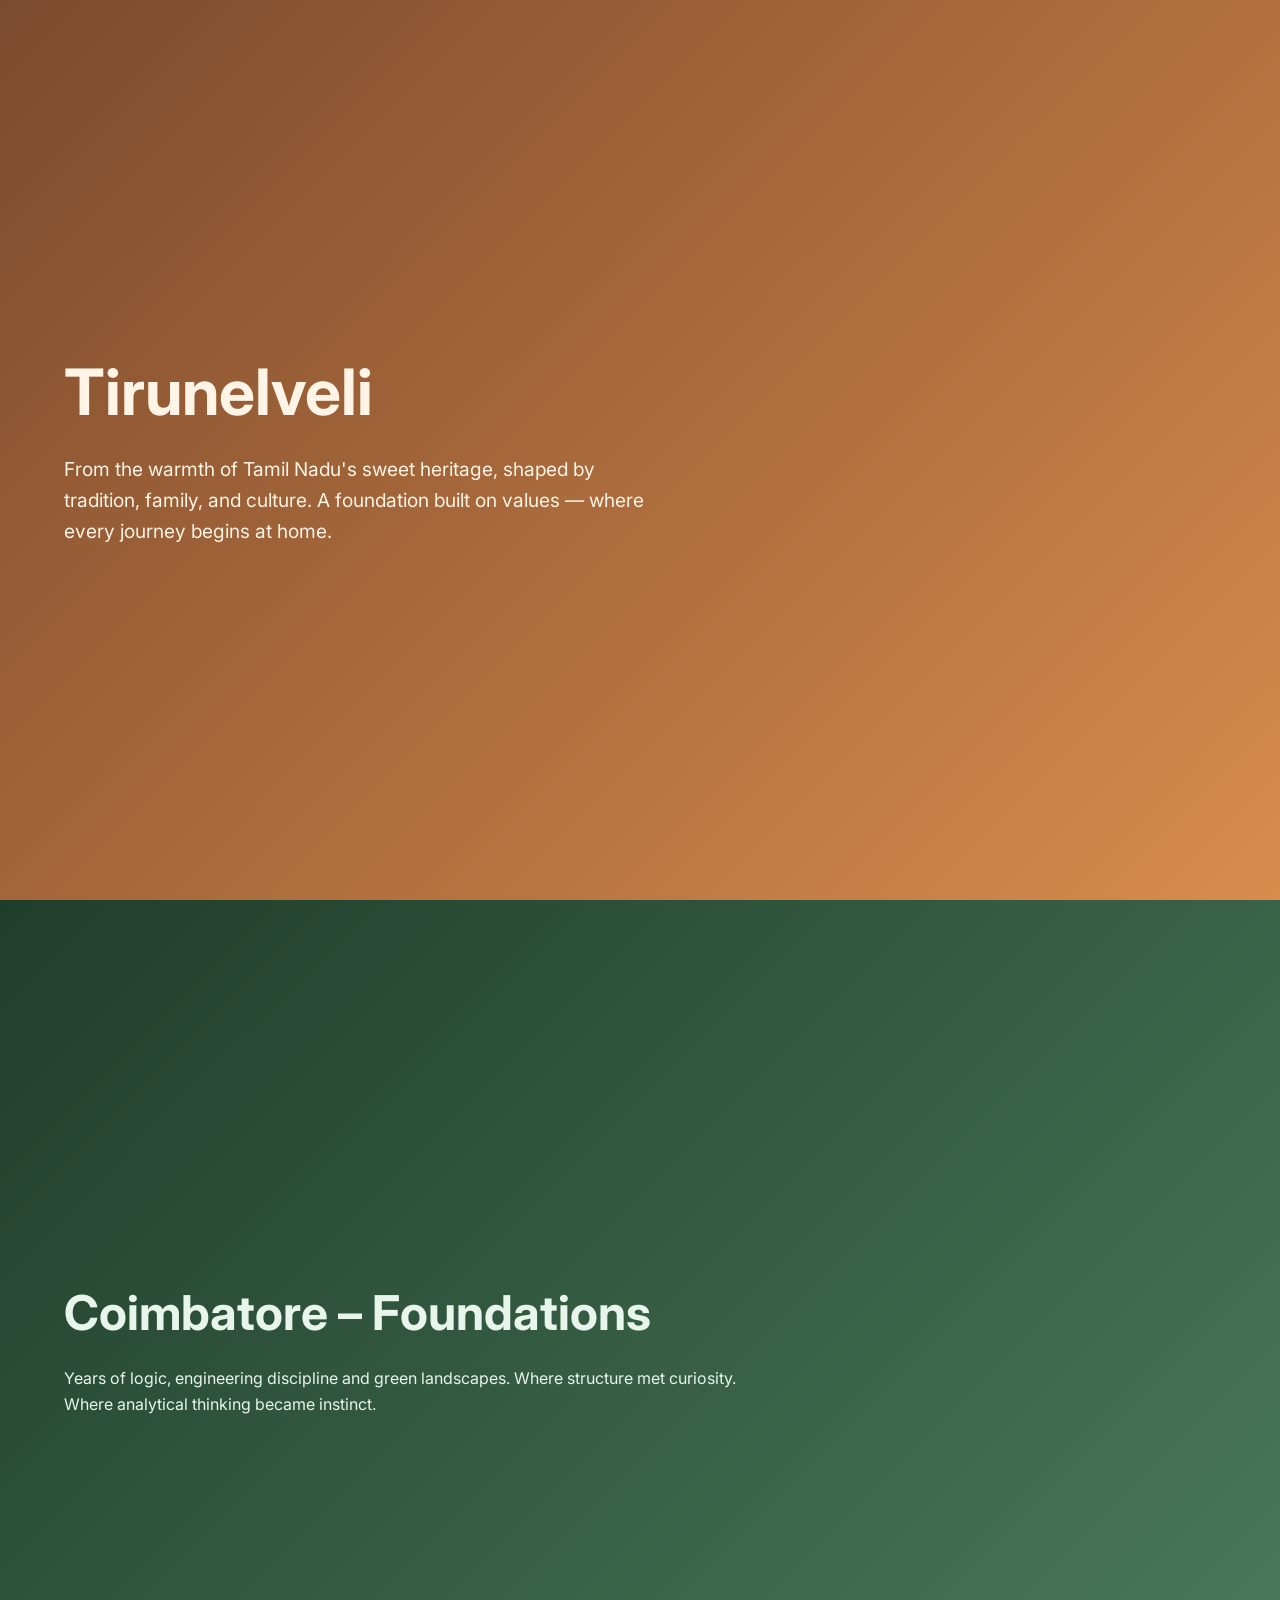
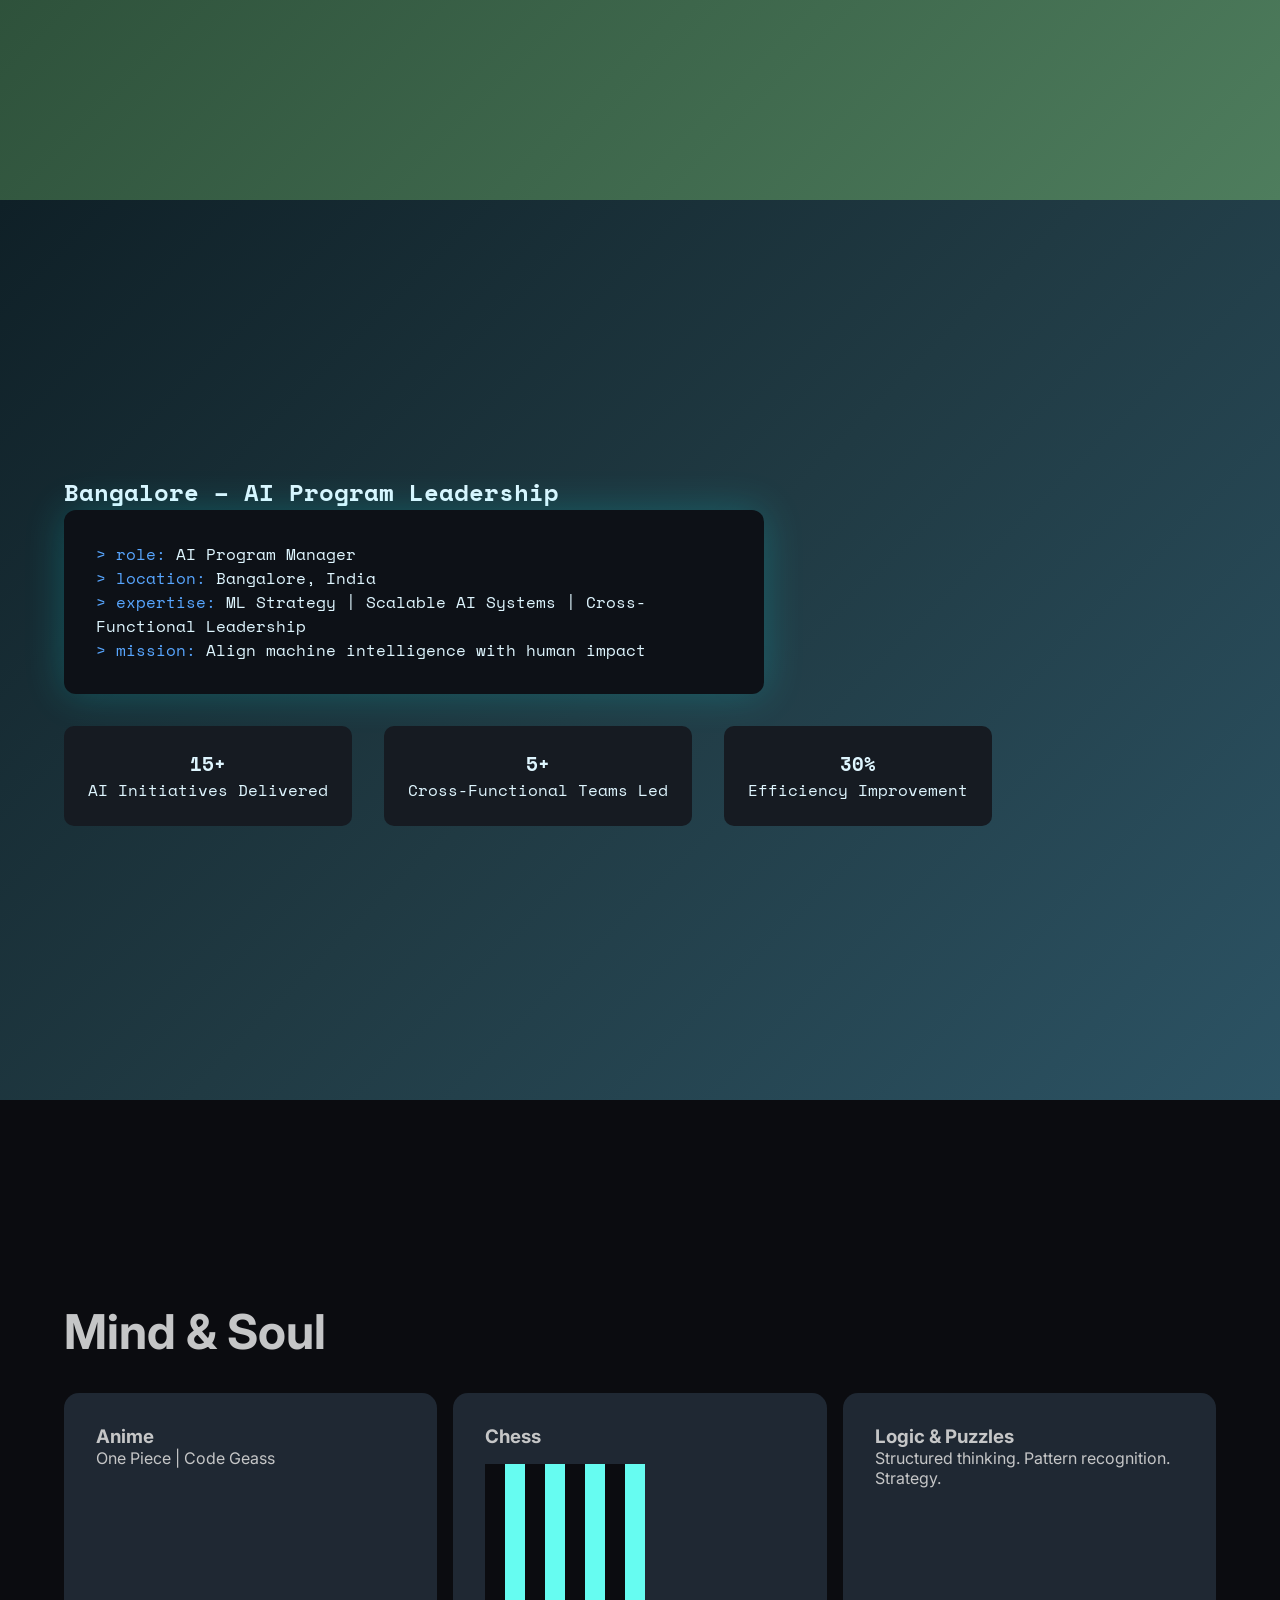
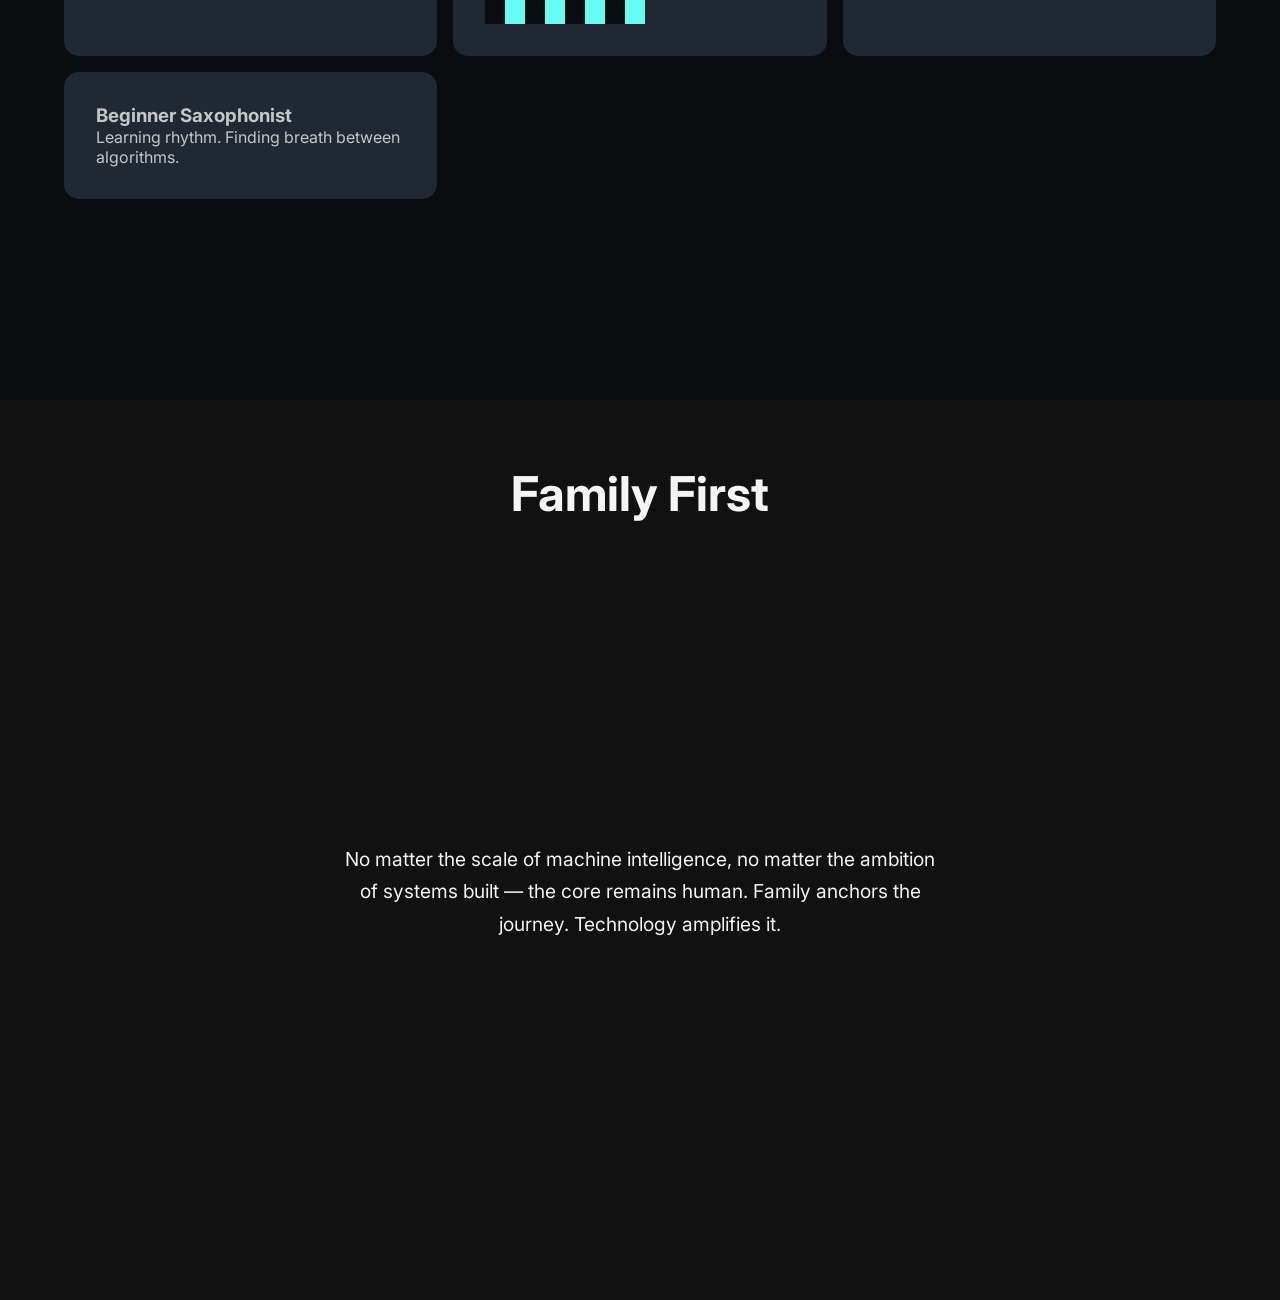
==== index.html @ b540cc74 "Add initial index.html for Odyssey webpage Initial commit of the index.html file containing the stru" ====
<!DOCTYPE html>
<html lang="en">
<head>
<meta charset="UTF-8">
<meta name="viewport" content="width=device-width, initial-scale=1.0">
<title>Odyssey | AI Program Manager</title>

<link href="https://fonts.googleapis.com/css2?family=Space+Mono:wght@400;700&family=Inter:wght@300;400;600;700&display=swap" rel="stylesheet">

<style>

/* ------------------------
GLOBAL STYLES
-------------------------*/

* {
  margin: 0;
  padding: 0;
  box-sizing: border-box;
}

html {
  scroll-behavior: smooth;
}

body {
  font-family: 'Inter', sans-serif;
  overflow-y: scroll;
  scroll-snap-type: y mandatory;
}

section {
  height: 100vh;
  scroll-snap-align: start;
  padding: 5vw;
  display: flex;
  flex-direction: column;
  justify-content: center;
}

/* ------------------------
SECTION 1 – ROOTS (TIRUNELVELI)
Warm Earth Palette
-------------------------*/

.roots {
  background: linear-gradient(135deg, #7c4a2d, #d98c4c);
  color: #fff4e6;
}

.roots h1 {
  font-size: 4rem;
  font-weight: 700;
}

.roots p {
  max-width: 600px;
  font-size: 1.2rem;
  margin-top: 1.5rem;
  line-height: 1.6;
}

/* ------------------------
SECTION 2 – EDUCATION (COIMBATORE)
Organic Green
-------------------------*/

.education {
  background: linear-gradient(135deg, #1f3d2b, #4e7d5d);
  color: #e7f5ec;
}

.education h2 {
  font-size: 3rem;
}

.education .content {
  max-width: 700px;
  margin-top: 1.5rem;
  line-height: 1.6;
}

/* ------------------------
SECTION 3 – CAREER (BANGALORE AI)
Cyberpunk AI Blue
-------------------------*/

.career {
  background: linear-gradient(135deg, #0f2027, #203a43, #2c5364);
  color: #dff6ff;
  font-family: 'Space Mono', monospace;
}

.terminal {
  background: #0d1117;
  padding: 2rem;
  border-radius: 12px;
  box-shadow: 0 0 40px rgba(0, 255, 255, 0.2);
  max-width: 700px;
}

.terminal span {
  color: #58a6ff;
}

.stat-grid {
  display: flex;
  gap: 2rem;
  margin-top: 2rem;
}

.stat-card {
  background: #161b22;
  padding: 1.5rem;
  border-radius: 10px;
  text-align: center;
  transition: transform 0.3s ease;
}

.stat-card:hover {
  transform: translateY(-10px);
}

/* ------------------------
SECTION 4 – HOBBIES & SOUL
Deep Dark
-------------------------*/

.soul {
  background: #0b0c10;
  color: #c5c6c7;
}

.soul h2 {
  font-size: 3rem;
  margin-bottom: 2rem;
}

.bento {
  display: grid;
  grid-template-columns: repeat(3, 1fr);
  gap: 1rem;
}

.box {
  background: #1f2833;
  padding: 2rem;
  border-radius: 15px;
  transition: transform 0.5s ease;
}

.box:hover {
  transform: rotate(3deg) scale(1.05);
}

/* Chessboard */

.chessboard {
  display: grid;
  grid-template-columns: repeat(8, 20px);
  width: fit-content;
  margin-top: 1rem;
}

.chessboard div {
  width: 20px;
  height: 20px;
}

.chessboard div:nth-child(even) {
  background: #66fcf1;
}

.chessboard div:nth-child(odd) {
  background: #0b0c10;
}

/* ------------------------
SECTION 5 – VALUES & CONTACT
-------------------------*/

.values {
  background: #111;
  color: #f5f5f5;
  text-align: center;
}

.values h2 {
  font-size: 3rem;
  margin-bottom: 1.5rem;
}

.values p {
  max-width: 600px;
  margin: auto;
  font-size: 1.2rem;
  line-height: 1.7;
}

/* Smooth fade effect */

section {
  animation: fadeIn 1s ease forwards;
}

@keyframes fadeIn {
  from { opacity: 0; }
  to { opacity: 1; }
}

</style>
</head>

<body>

<!-- Saxophone Ambient Music -->
<audio autoplay loop>
  <source src="https://www.bensound.com/bensound-music/bensound-slowmotion.mp3" type="audio/mp3">
</audio>

<section class="roots">
  <h1>Tirunelveli</h1>
  <p>
    From the warmth of Tamil Nadu's sweet heritage,
    shaped by tradition, family, and culture.
    A foundation built on values — where every journey begins at home.
  </p>
</section>

<section class="education">
  <h2>Coimbatore – Foundations</h2>
  <div class="content">
    Years of logic, engineering discipline and green landscapes.
    Where structure met curiosity.
    Where analytical thinking became instinct.
  </div>
</section>

<section class="career">
  <h2>Bangalore – AI Program Leadership</h2>
  <div class="terminal">
    <p><span>> role:</span> AI Program Manager</p>
    <p><span>> location:</span> Bangalore, India</p>
    <p><span>> expertise:</span> ML Strategy | Scalable AI Systems | Cross-Functional Leadership</p>
    <p><span>> mission:</span> Align machine intelligence with human impact</p>
  </div>

  <div class="stat-grid">
    <div class="stat-card">
      <h3>15+</h3>
      <p>AI Initiatives Delivered</p>
    </div>
    <div class="stat-card">
      <h3>5+</h3>
      <p>Cross-Functional Teams Led</p>
    </div>
    <div class="stat-card">
      <h3>30%</h3>
      <p>Efficiency Improvement</p>
    </div>
  </div>
</section>

<section class="soul">
  <h2>Mind & Soul</h2>
  <div class="bento">
    <div class="box">
      <h3>Anime</h3>
      <p>One Piece | Code Geass</p>
    </div>
    <div class="box">
      <h3>Chess</h3>
      <div class="chessboard">
        <!-- 64 squares -->
        <!-- 8x8 generated manually -->
        <div></div><div></div><div></div><div></div><div></div><div></div><div></div><div></div>
        <div></div><div></div><div></div><div></div><div></div><div></div><div></div><div></div>
        <div></div><div></div><div></div><div></div><div></div><div></div><div></div><div></div>
        <div></div><div></div><div></div><div></div><div></div><div></div><div></div><div></div>
        <div></div><div></div><div></div><div></div><div></div><div></div><div></div><div></div>
        <div></div><div></div><div></div><div></div><div></div><div></div><div></div><div></div>
        <div></div><div></div><div></div><div></div><div></div><div></div><div></div><div></div>
        <div></div><div></div><div></div><div></div><div></div><div></div><div></div><div></div>
      </div>
    </div>
    <div class="box">
      <h3>Logic & Puzzles</h3>
      <p>Structured thinking. Pattern recognition. Strategy.</p>
    </div>
    <div class="box">
      <h3>Beginner Saxophonist</h3>
      <p>Learning rhythm. Finding breath between algorithms.</p>
    </div>
  </div>
</section>

<section class="values">
  <h2>Family First</h2>
  <p>
    No matter the scale of machine intelligence,
    no matter the ambition of systems built —
    the core remains human.
    Family anchors the journey.
    Technology amplifies it.
  </p>
</section>

</body>
</html>
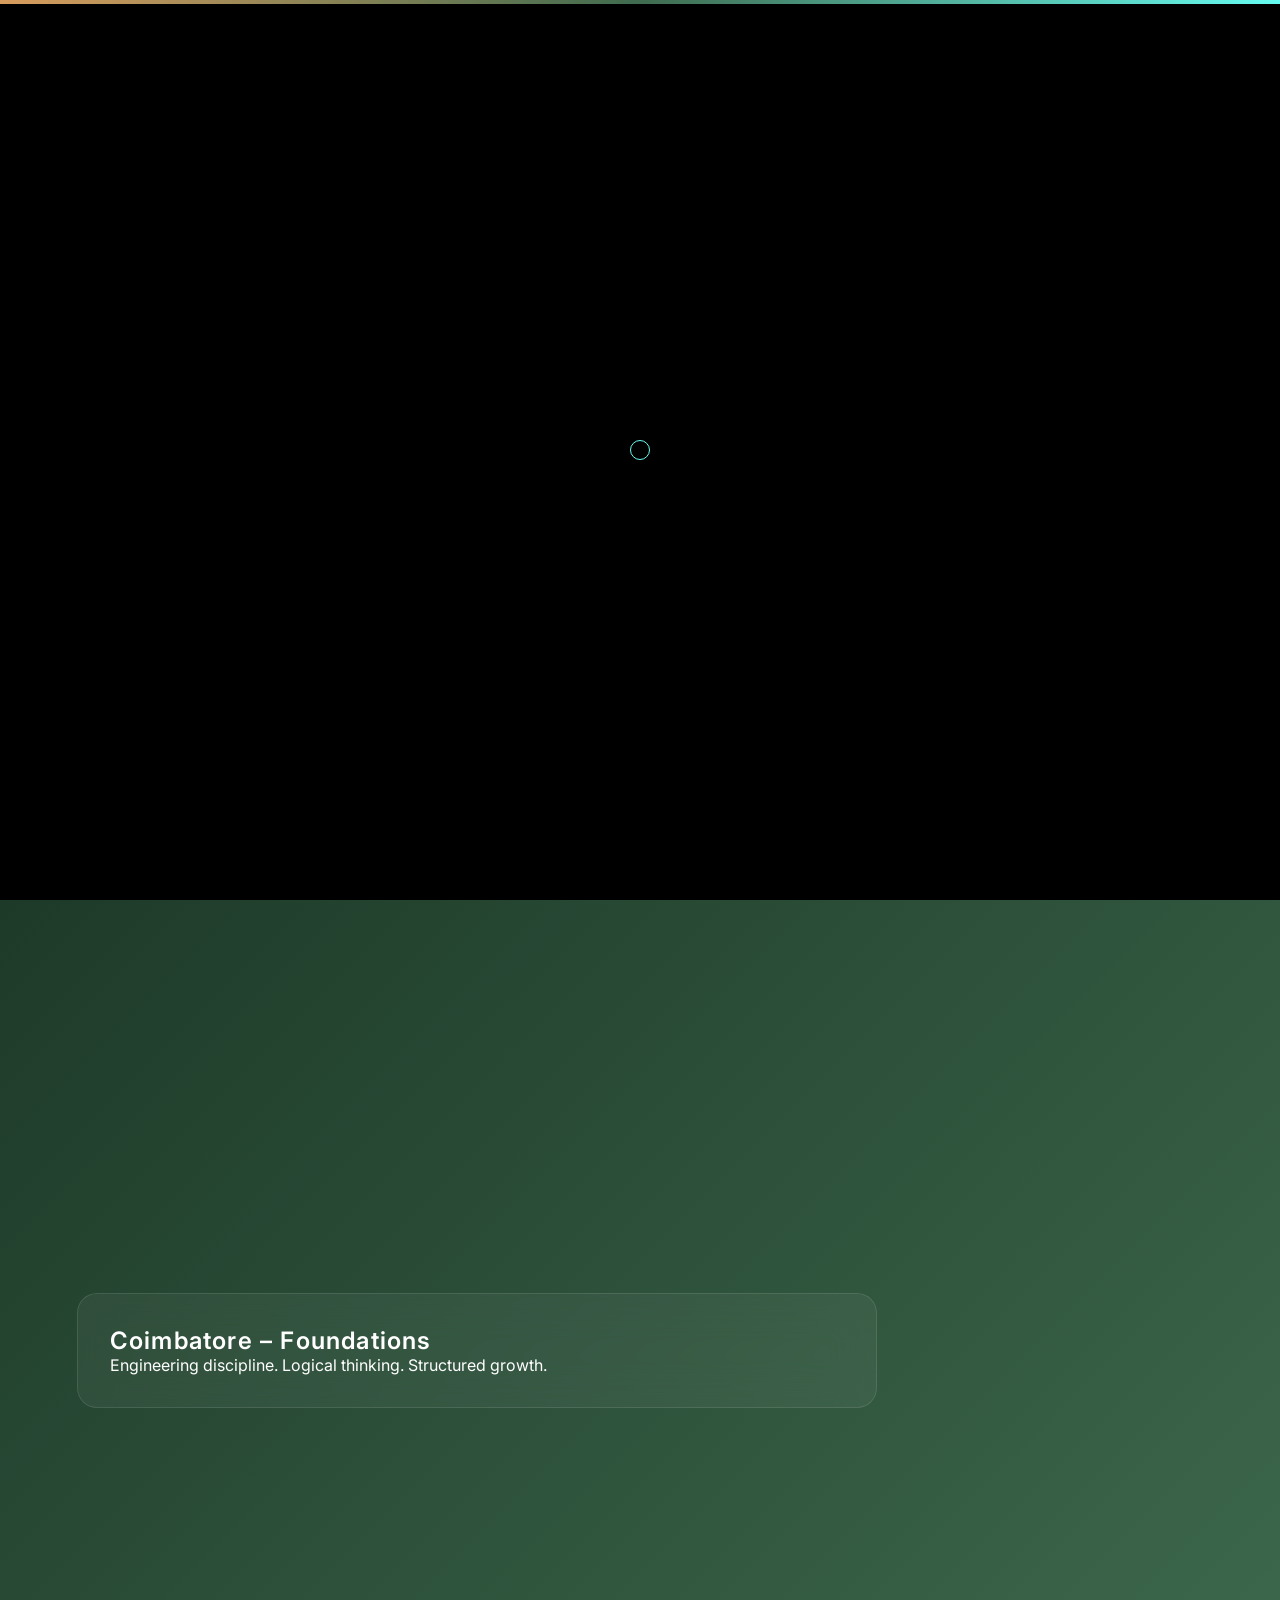
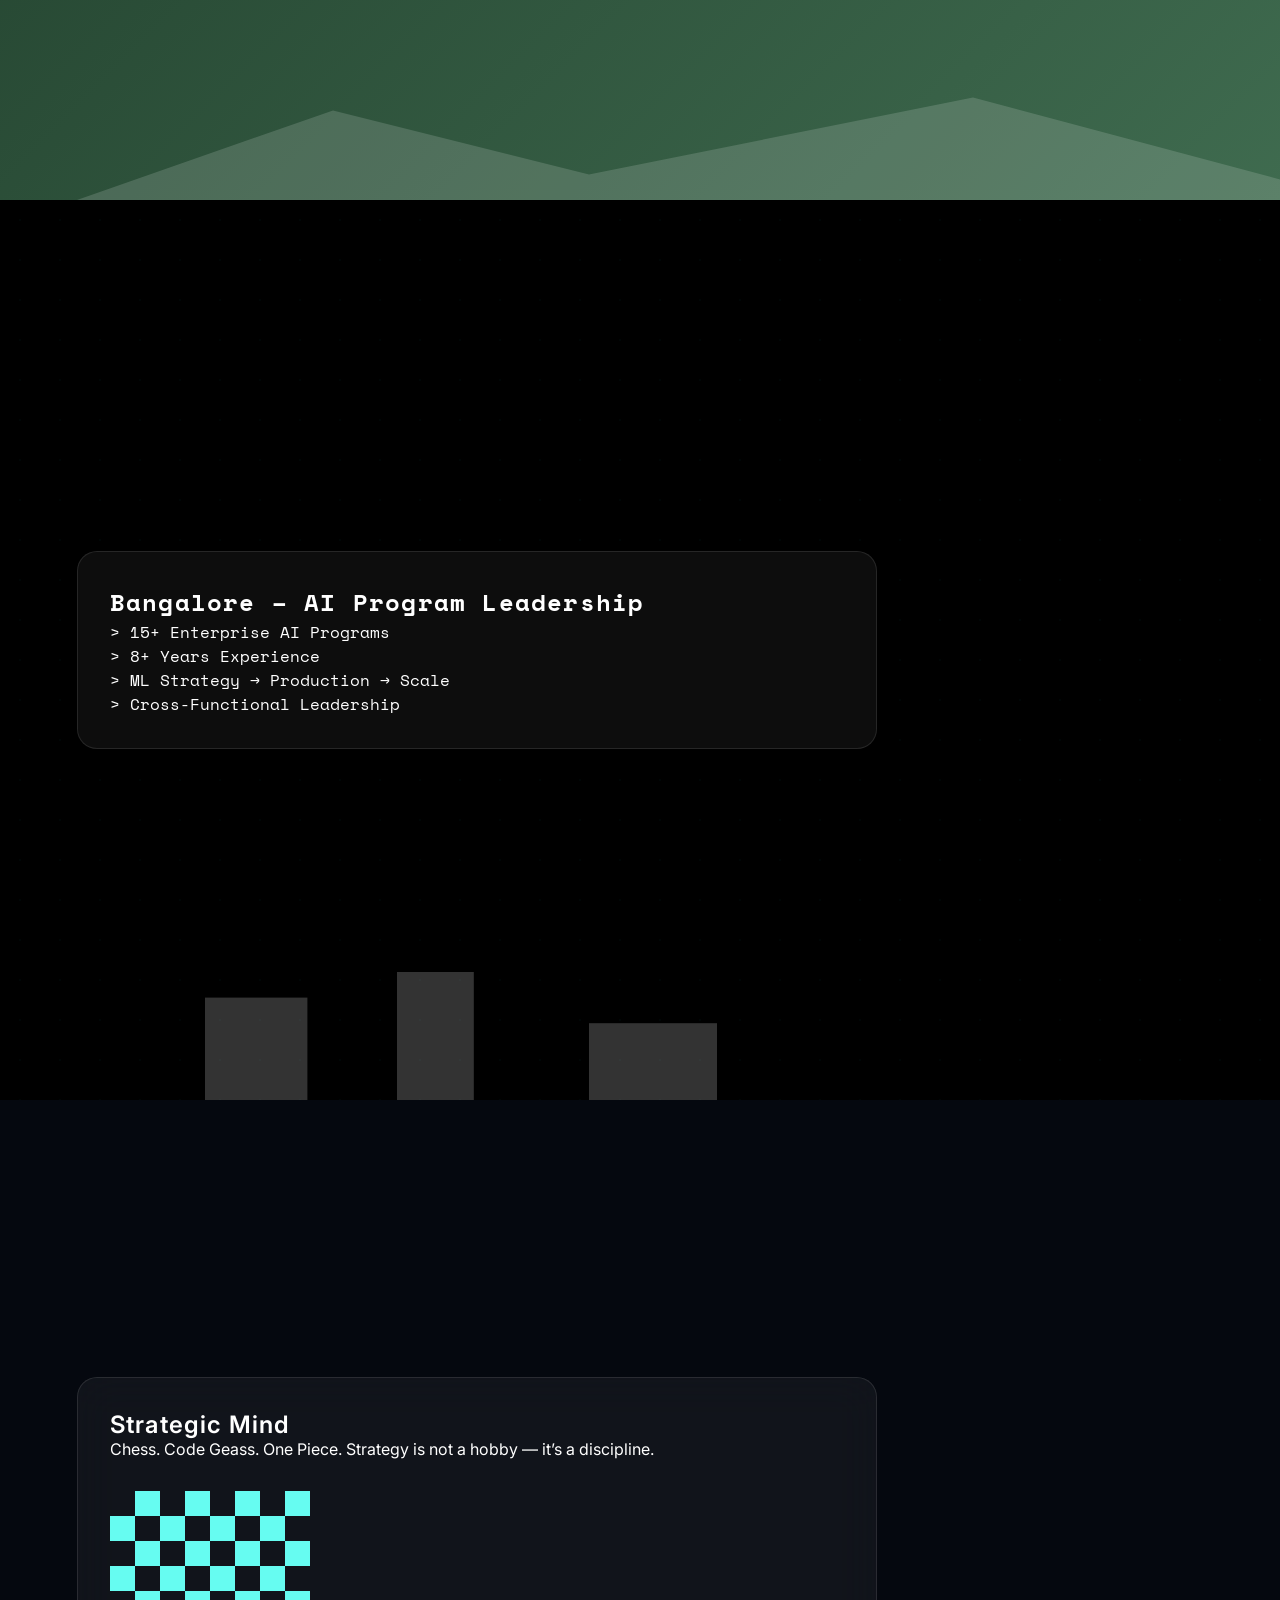
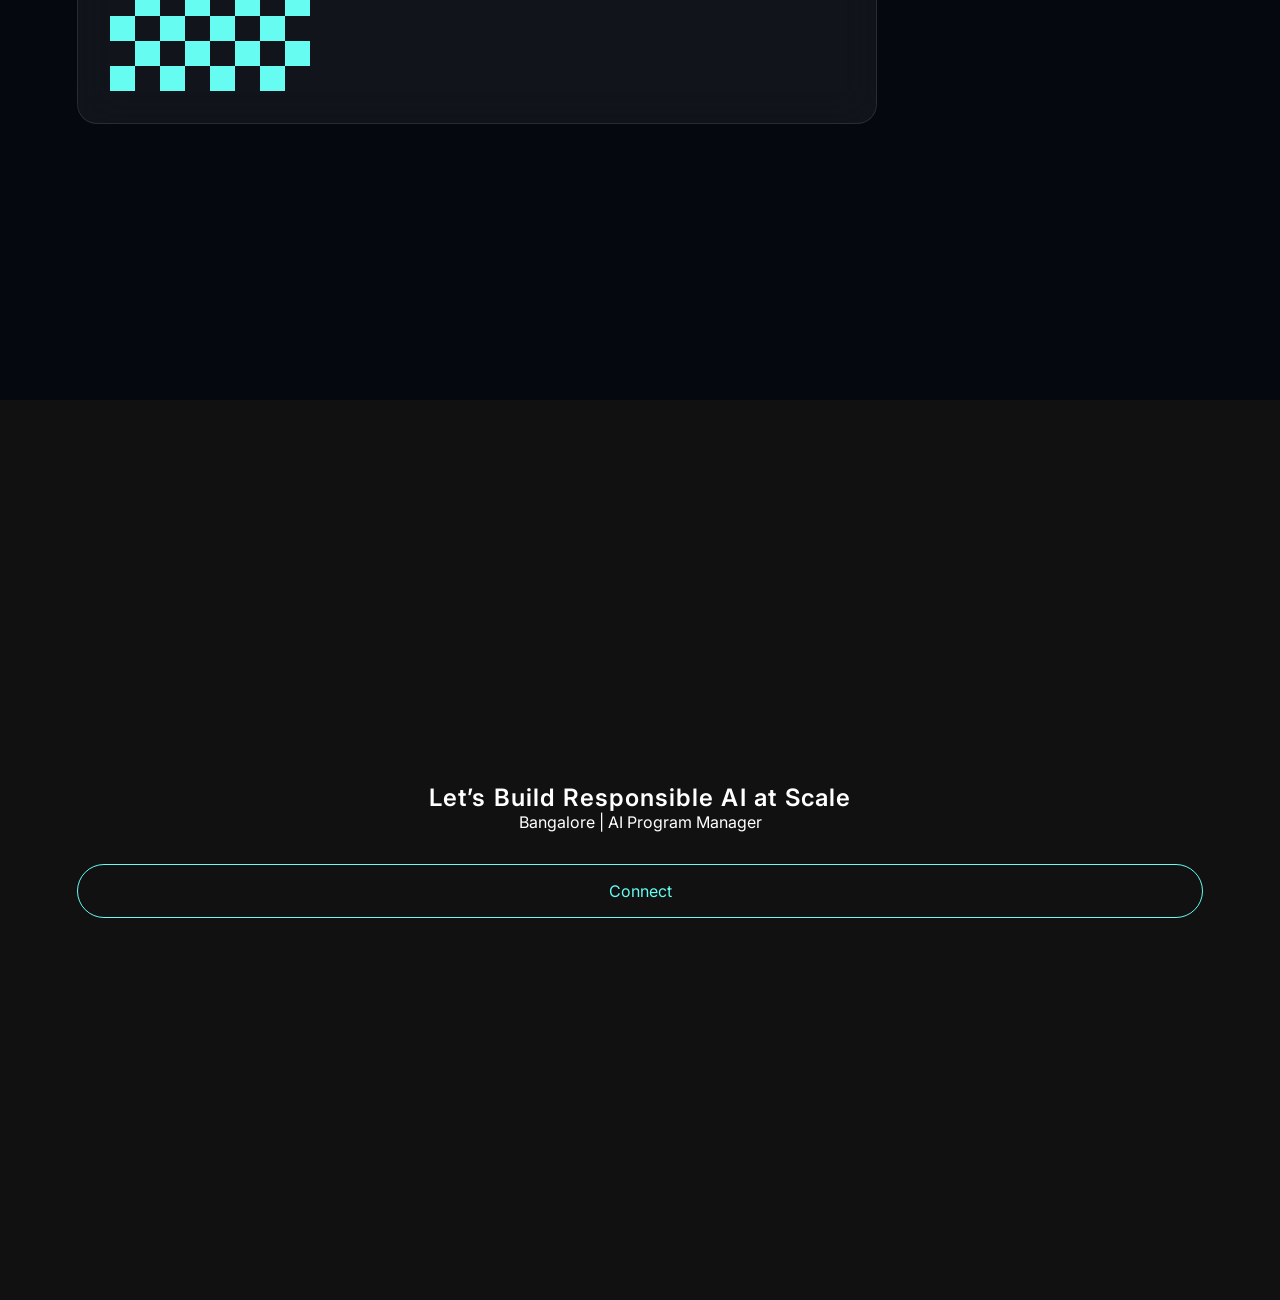
==== commit bc414149: "Update index.html" ====
--- a/index.html
+++ b/index.html
@@ -3,209 +3,207 @@
 <head>
 <meta charset="UTF-8">
 <meta name="viewport" content="width=device-width, initial-scale=1.0">
-<title>Odyssey | AI Program Manager</title>
+<title>AI Odyssey | Program Leadership</title>
 
 <link href="https://fonts.googleapis.com/css2?family=Space+Mono:wght@400;700&family=Inter:wght@300;400;600;700&display=swap" rel="stylesheet">
 
 <style>
 
-/* ------------------------
-GLOBAL STYLES
--------------------------*/
+/* ---------------- GLOBAL ---------------- */
 
 * {
-  margin: 0;
-  padding: 0;
-  box-sizing: border-box;
-}
-
-html {
-  scroll-behavior: smooth;
+  margin:0;
+  padding:0;
+  box-sizing:border-box;
+  cursor:none;
 }
 
 body {
-  font-family: 'Inter', sans-serif;
-  overflow-y: scroll;
-  scroll-snap-type: y mandatory;
-}
+  background:#000;
+  font-family:'Inter',sans-serif;
+  color:#fff;
+  scroll-snap-type:y mandatory;
+  overflow-y:scroll;
+}
+
+/* Custom Cursor */
+
+body::after {
+  content:"";
+  position:fixed;
+  width:18px;
+  height:18px;
+  border:1px solid #66fcf1;
+  border-radius:50%;
+  pointer-events:none;
+  transform:translate(-50%,-50%);
+  left:50%;
+  top:50%;
+  animation:cursorPulse 2s infinite ease-in-out;
+}
+
+@keyframes cursorPulse {
+  0% { transform:translate(-50%,-50%) scale(1); opacity:.8;}
+  50% { transform:translate(-50%,-50%) scale(1.3); opacity:.4;}
+  100% { transform:translate(-50%,-50%) scale(1); opacity:.8;}
+}
+
+/* Progress Indicator */
+
+.progress {
+  position:fixed;
+  top:0;
+  left:0;
+  height:4px;
+  width:100%;
+  background:linear-gradient(90deg,#d79c5c,#3f6b4f,#66fcf1);
+  animation:progressScroll linear;
+  animation-timeline:scroll();
+}
+
+/* SECTION BASE */
 
 section {
-  height: 100vh;
-  scroll-snap-align: start;
-  padding: 5vw;
-  display: flex;
-  flex-direction: column;
-  justify-content: center;
-}
-
-/* ------------------------
-SECTION 1 – ROOTS (TIRUNELVELI)
-Warm Earth Palette
--------------------------*/
+  height:100vh;
+  scroll-snap-align:start;
+  padding:6vw;
+  display:flex;
+  flex-direction:column;
+  justify-content:center;
+  position:relative;
+  overflow:hidden;
+  opacity:0;
+  transform:translateY(40px);
+  animation:fadeIn ease forwards;
+  animation-timeline:view();
+  animation-range:entry 20% cover 40%;
+}
+
+@keyframes fadeIn {
+  to { opacity:1; transform:translateY(0); }
+}
+
+/* Glass Panels */
+
+.glass {
+  backdrop-filter:blur(20px);
+  background:rgba(255,255,255,0.05);
+  border:1px solid rgba(255,255,255,0.1);
+  border-radius:20px;
+  padding:2rem;
+  max-width:800px;
+}
+
+/* Typography Motion */
+
+h1,h2 {
+  font-weight:600;
+  letter-spacing:.05em;
+  animation:slideIn 1s ease forwards;
+}
+
+@keyframes slideIn {
+  from { opacity:0; transform:translateX(-30px);}
+  to { opacity:1; transform:translateX(0);}
+}
+
+/* ---------------- ROOTS ---------------- */
 
 .roots {
-  background: linear-gradient(135deg, #7c4a2d, #d98c4c);
-  color: #fff4e6;
-}
-
-.roots h1 {
-  font-size: 4rem;
-  font-weight: 700;
-}
-
-.roots p {
-  max-width: 600px;
-  font-size: 1.2rem;
-  margin-top: 1.5rem;
-  line-height: 1.6;
-}
-
-/* ------------------------
-SECTION 2 – EDUCATION (COIMBATORE)
-Organic Green
--------------------------*/
+  background:linear-gradient(120deg,#5a2d1c,#d79c5c);
+}
+
+.roots svg {
+  position:absolute;
+  bottom:0;
+  width:100%;
+  opacity:.2;
+}
+
+/* ---------------- EDUCATION ---------------- */
 
 .education {
-  background: linear-gradient(135deg, #1f3d2b, #4e7d5d);
-  color: #e7f5ec;
-}
-
-.education h2 {
-  font-size: 3rem;
-}
-
-.education .content {
-  max-width: 700px;
-  margin-top: 1.5rem;
-  line-height: 1.6;
-}
-
-/* ------------------------
-SECTION 3 – CAREER (BANGALORE AI)
-Cyberpunk AI Blue
--------------------------*/
+  background:linear-gradient(135deg,#1d3a28,#3f6b4f);
+}
+
+.education svg {
+  position:absolute;
+  bottom:0;
+  width:100%;
+  opacity:.15;
+}
+
+/* ---------------- CAREER ---------------- */
 
 .career {
-  background: linear-gradient(135deg, #0f2027, #203a43, #2c5364);
-  color: #dff6ff;
-  font-family: 'Space Mono', monospace;
-}
-
-.terminal {
-  background: #0d1117;
-  padding: 2rem;
-  border-radius: 12px;
-  box-shadow: 0 0 40px rgba(0, 255, 255, 0.2);
-  max-width: 700px;
-}
-
-.terminal span {
-  color: #58a6ff;
-}
-
-.stat-grid {
-  display: flex;
-  gap: 2rem;
-  margin-top: 2rem;
-}
-
-.stat-card {
-  background: #161b22;
-  padding: 1.5rem;
-  border-radius: 10px;
-  text-align: center;
-  transition: transform 0.3s ease;
-}
-
-.stat-card:hover {
-  transform: translateY(-10px);
-}
-
-/* ------------------------
-SECTION 4 – HOBBIES & SOUL
-Deep Dark
--------------------------*/
-
-.soul {
-  background: #0b0c10;
-  color: #c5c6c7;
-}
-
-.soul h2 {
-  font-size: 3rem;
-  margin-bottom: 2rem;
-}
-
-.bento {
-  display: grid;
-  grid-template-columns: repeat(3, 1fr);
-  gap: 1rem;
-}
-
-.box {
-  background: #1f2833;
-  padding: 2rem;
-  border-radius: 15px;
-  transition: transform 0.5s ease;
-}
-
-.box:hover {
-  transform: rotate(3deg) scale(1.05);
-}
-
-/* Chessboard */
+  background:#000;
+  font-family:'Space Mono',monospace;
+}
+
+.neural {
+  position:absolute;
+  inset:0;
+  background:
+    radial-gradient(circle,rgba(0,255,255,.3) 1px,transparent 1px);
+  background-size:40px 40px;
+  animation:neuralMove 20s linear infinite;
+  opacity:.08;
+}
+
+@keyframes neuralMove {
+  from { background-position:0 0; }
+  to { background-position:200px 200px; }
+}
+
+/* Skyline Bangalore */
+
+.career svg {
+  position:absolute;
+  bottom:0;
+  width:100%;
+  opacity:.2;
+}
+
+/* ---------------- STRATEGY ---------------- */
+
+.strategy {
+  background:#05080f;
+}
 
 .chessboard {
-  display: grid;
-  grid-template-columns: repeat(8, 20px);
-  width: fit-content;
-  margin-top: 1rem;
-}
-
-.chessboard div {
-  width: 20px;
-  height: 20px;
-}
-
-.chessboard div:nth-child(even) {
-  background: #66fcf1;
-}
-
-.chessboard div:nth-child(odd) {
-  background: #0b0c10;
-}
-
-/* ------------------------
-SECTION 5 – VALUES & CONTACT
--------------------------*/
-
-.values {
-  background: #111;
-  color: #f5f5f5;
-  text-align: center;
-}
-
-.values h2 {
-  font-size: 3rem;
-  margin-bottom: 1.5rem;
-}
-
-.values p {
-  max-width: 600px;
-  margin: auto;
-  font-size: 1.2rem;
-  line-height: 1.7;
-}
-
-/* Smooth fade effect */
-
-section {
-  animation: fadeIn 1s ease forwards;
-}
-
-@keyframes fadeIn {
-  from { opacity: 0; }
-  to { opacity: 1; }
+  width:200px;
+  height:200px;
+  margin-top:2rem;
+  background:
+    linear-gradient(45deg,#66fcf1 25%,transparent 25%),
+    linear-gradient(-45deg,#66fcf1 25%,transparent 25%),
+    linear-gradient(45deg,transparent 75%,#66fcf1 75%),
+    linear-gradient(-45deg,transparent 75%,#66fcf1 75%);
+  background-size:50px 50px;
+  background-position:0 0,0 25px,25px -25px,-25px 0;
+}
+
+/* ---------------- CONTACT ---------------- */
+
+.contact {
+  background:#111;
+  text-align:center;
+}
+
+.cta {
+  margin-top:2rem;
+  display:inline-block;
+  padding:1rem 2rem;
+  border:1px solid #66fcf1;
+  border-radius:30px;
+  color:#66fcf1;
+  text-decoration:none;
+  transition:.3s;
+}
+
+.cta:hover {
+  background:#66fcf1;
+  color:#000;
 }
 
 </style>
@@ -213,96 +211,70 @@
 
 <body>
 
-<!-- Saxophone Ambient Music -->
-<audio autoplay loop>
-  <source src="https://www.bensound.com/bensound-music/bensound-slowmotion.mp3" type="audio/mp3">
-</audio>
-
+<div class="progress"></div>
+
+<!-- ROOTS -->
 <section class="roots">
-  <h1>Tirunelveli</h1>
-  <p>
-    From the warmth of Tamil Nadu's sweet heritage,
-    shaped by tradition, family, and culture.
-    A foundation built on values — where every journey begins at home.
-  </p>
-</section>
-
+  <div class="glass">
+    <h1>Tirunelveli</h1>
+    <p>Warmth. Heritage. Family-first philosophy.  
+    The foundation of every strategic decision.</p>
+  </div>
+
+  <!-- Simple temple silhouette -->
+  <svg viewBox="0 0 1000 200" preserveAspectRatio="none">
+    <polygon points="0,200 150,120 300,200" fill="white"/>
+  </svg>
+</section>
+
+<!-- EDUCATION -->
 <section class="education">
-  <h2>Coimbatore – Foundations</h2>
-  <div class="content">
-    Years of logic, engineering discipline and green landscapes.
-    Where structure met curiosity.
-    Where analytical thinking became instinct.
-  </div>
-</section>
-
+  <div class="glass">
+    <h2>Coimbatore – Foundations</h2>
+    <p>Engineering discipline. Logical thinking. Structured growth.</p>
+  </div>
+
+  <!-- Hills silhouette -->
+  <svg viewBox="0 0 1000 200" preserveAspectRatio="none">
+    <polygon points="0,200 200,130 400,180 700,120 1000,200" fill="white"/>
+  </svg>
+</section>
+
+<!-- CAREER -->
 <section class="career">
-  <h2>Bangalore – AI Program Leadership</h2>
-  <div class="terminal">
-    <p><span>> role:</span> AI Program Manager</p>
-    <p><span>> location:</span> Bangalore, India</p>
-    <p><span>> expertise:</span> ML Strategy | Scalable AI Systems | Cross-Functional Leadership</p>
-    <p><span>> mission:</span> Align machine intelligence with human impact</p>
-  </div>
-
-  <div class="stat-grid">
-    <div class="stat-card">
-      <h3>15+</h3>
-      <p>AI Initiatives Delivered</p>
-    </div>
-    <div class="stat-card">
-      <h3>5+</h3>
-      <p>Cross-Functional Teams Led</p>
-    </div>
-    <div class="stat-card">
-      <h3>30%</h3>
-      <p>Efficiency Improvement</p>
-    </div>
-  </div>
-</section>
-
-<section class="soul">
-  <h2>Mind & Soul</h2>
-  <div class="bento">
-    <div class="box">
-      <h3>Anime</h3>
-      <p>One Piece | Code Geass</p>
-    </div>
-    <div class="box">
-      <h3>Chess</h3>
-      <div class="chessboard">
-        <!-- 64 squares -->
-        <!-- 8x8 generated manually -->
-        <div></div><div></div><div></div><div></div><div></div><div></div><div></div><div></div>
-        <div></div><div></div><div></div><div></div><div></div><div></div><div></div><div></div>
-        <div></div><div></div><div></div><div></div><div></div><div></div><div></div><div></div>
-        <div></div><div></div><div></div><div></div><div></div><div></div><div></div><div></div>
-        <div></div><div></div><div></div><div></div><div></div><div></div><div></div><div></div>
-        <div></div><div></div><div></div><div></div><div></div><div></div><div></div><div></div>
-        <div></div><div></div><div></div><div></div><div></div><div></div><div></div><div></div>
-        <div></div><div></div><div></div><div></div><div></div><div></div><div></div><div></div>
-      </div>
-    </div>
-    <div class="box">
-      <h3>Logic & Puzzles</h3>
-      <p>Structured thinking. Pattern recognition. Strategy.</p>
-    </div>
-    <div class="box">
-      <h3>Beginner Saxophonist</h3>
-      <p>Learning rhythm. Finding breath between algorithms.</p>
-    </div>
-  </div>
-</section>
-
-<section class="values">
-  <h2>Family First</h2>
-  <p>
-    No matter the scale of machine intelligence,
-    no matter the ambition of systems built —
-    the core remains human.
-    Family anchors the journey.
-    Technology amplifies it.
-  </p>
+  <div class="neural"></div>
+
+  <div class="glass">
+    <h2>Bangalore – AI Program Leadership</h2>
+    <p>> 15+ Enterprise AI Programs</p>
+    <p>> 8+ Years Experience</p>
+    <p>> ML Strategy → Production → Scale</p>
+    <p>> Cross-Functional Leadership</p>
+  </div>
+
+  <!-- Skyline silhouette -->
+  <svg viewBox="0 0 1000 200" preserveAspectRatio="none">
+    <rect x="100" y="120" width="80" height="80" fill="white"/>
+    <rect x="250" y="100" width="60" height="100" fill="white"/>
+    <rect x="400" y="140" width="100" height="60" fill="white"/>
+  </svg>
+</section>
+
+<!-- STRATEGY -->
+<section class="strategy">
+  <div class="glass">
+    <h2>Strategic Mind</h2>
+    <p>Chess. Code Geass. One Piece.  
+    Strategy is not a hobby — it’s a discipline.</p>
+    <div class="chessboard"></div>
+  </div>
+</section>
+
+<!-- CONTACT -->
+<section class="contact">
+  <h2>Let’s Build Responsible AI at Scale</h2>
+  <p>Bangalore | AI Program Manager</p>
+  <a href="mailto:your@email.com" class="cta">Connect</a>
 </section>
 
 </body>
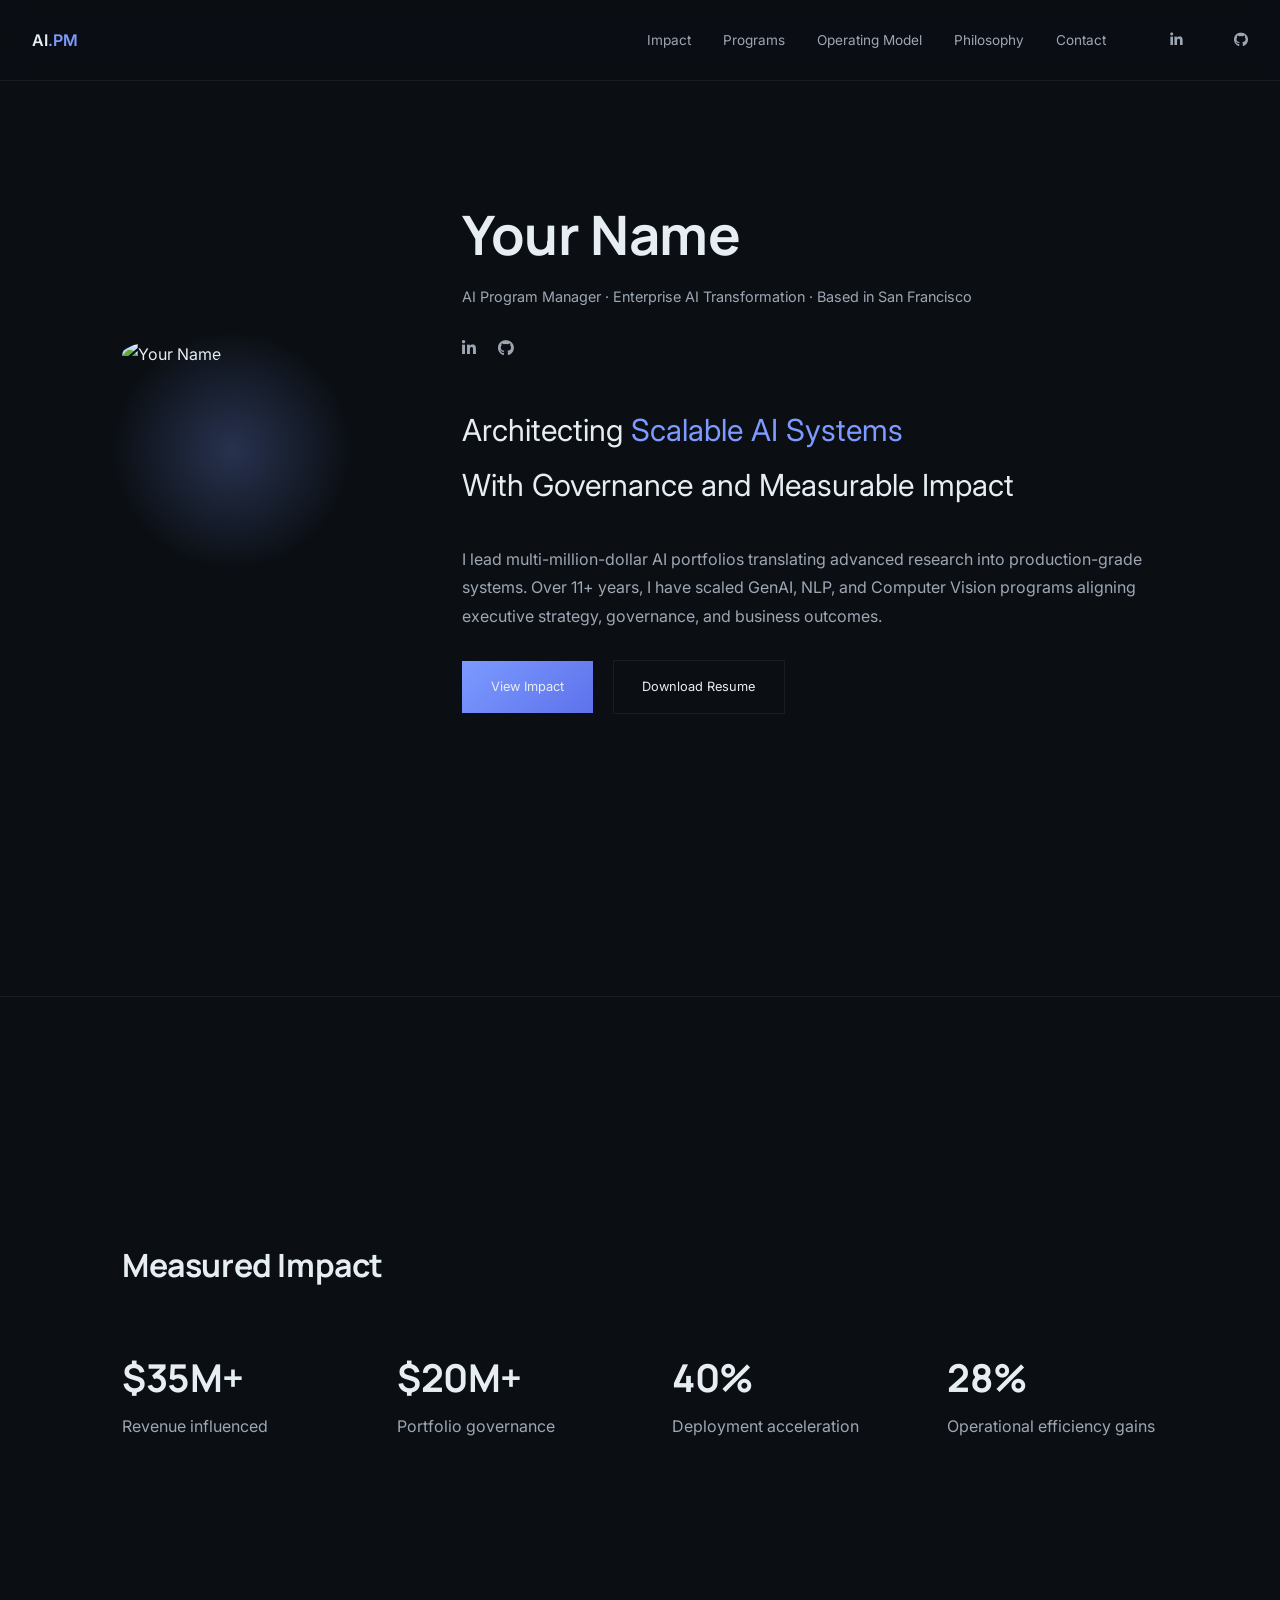
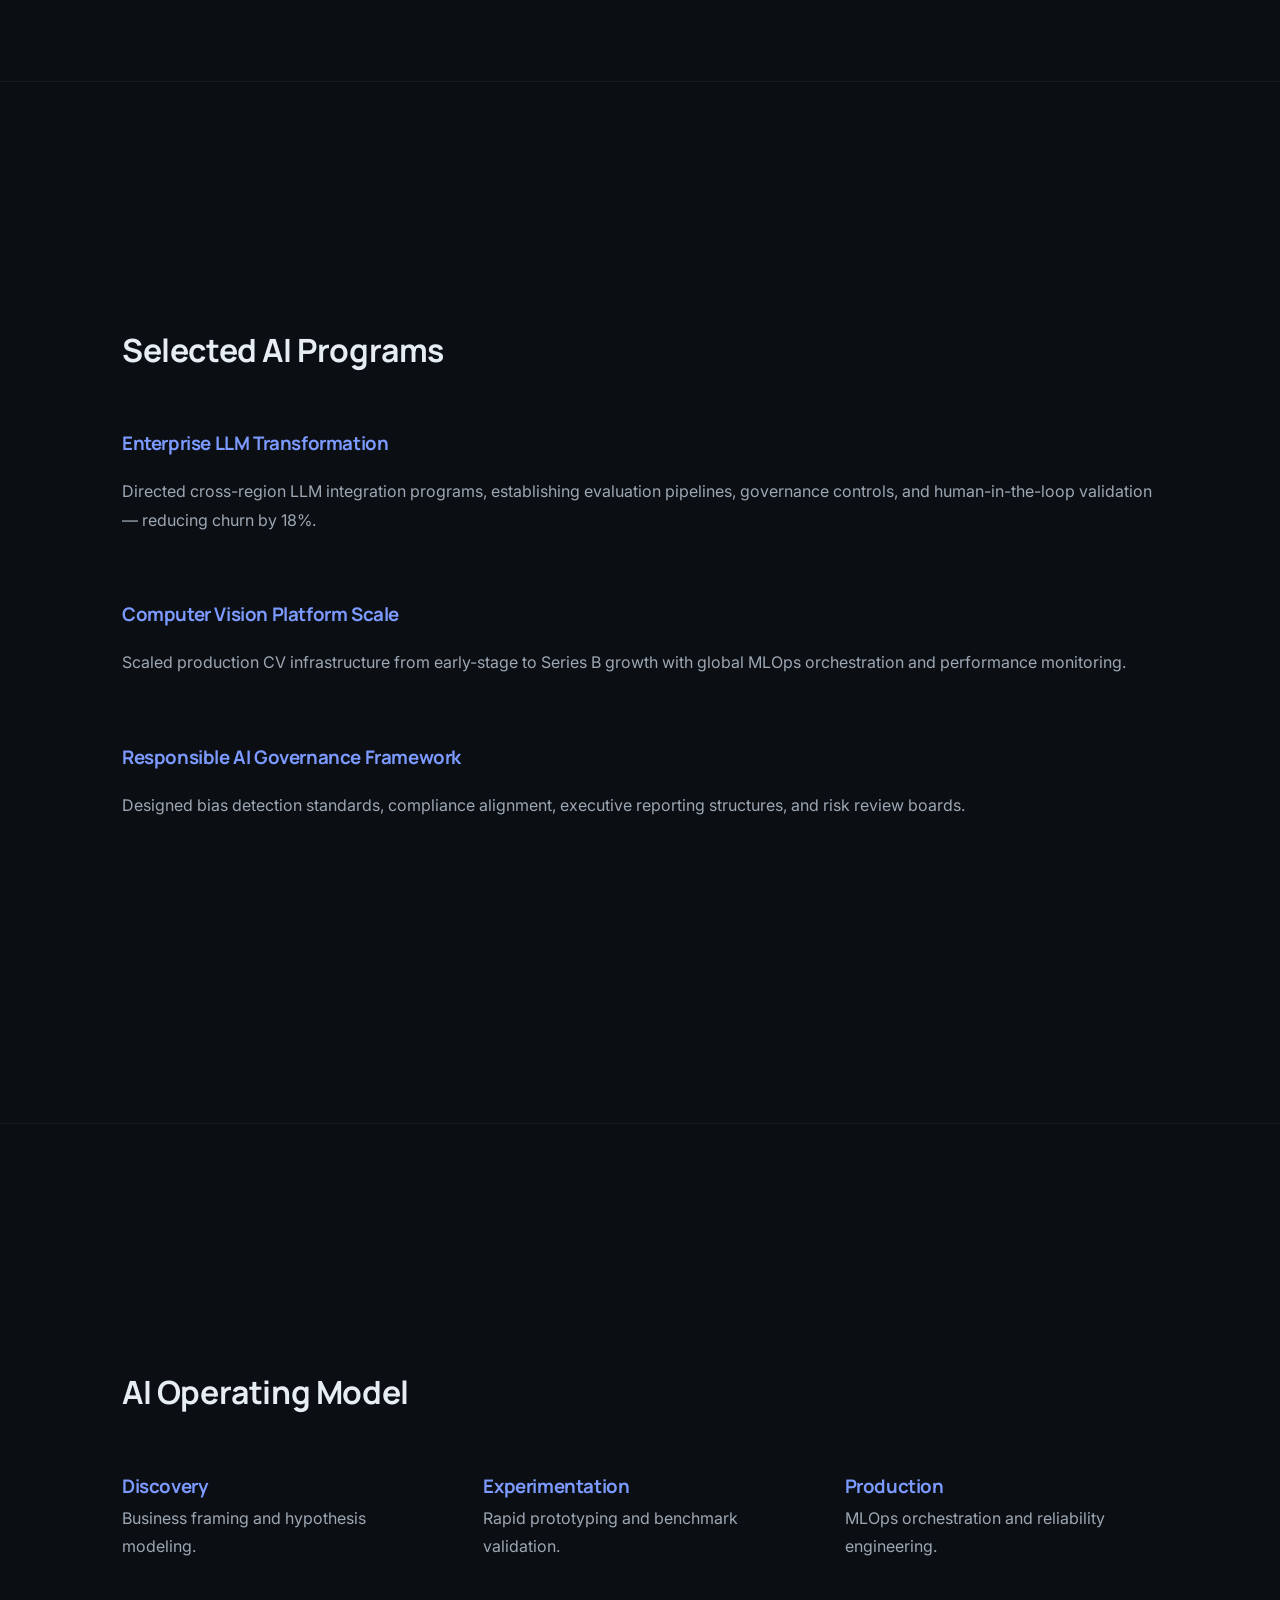
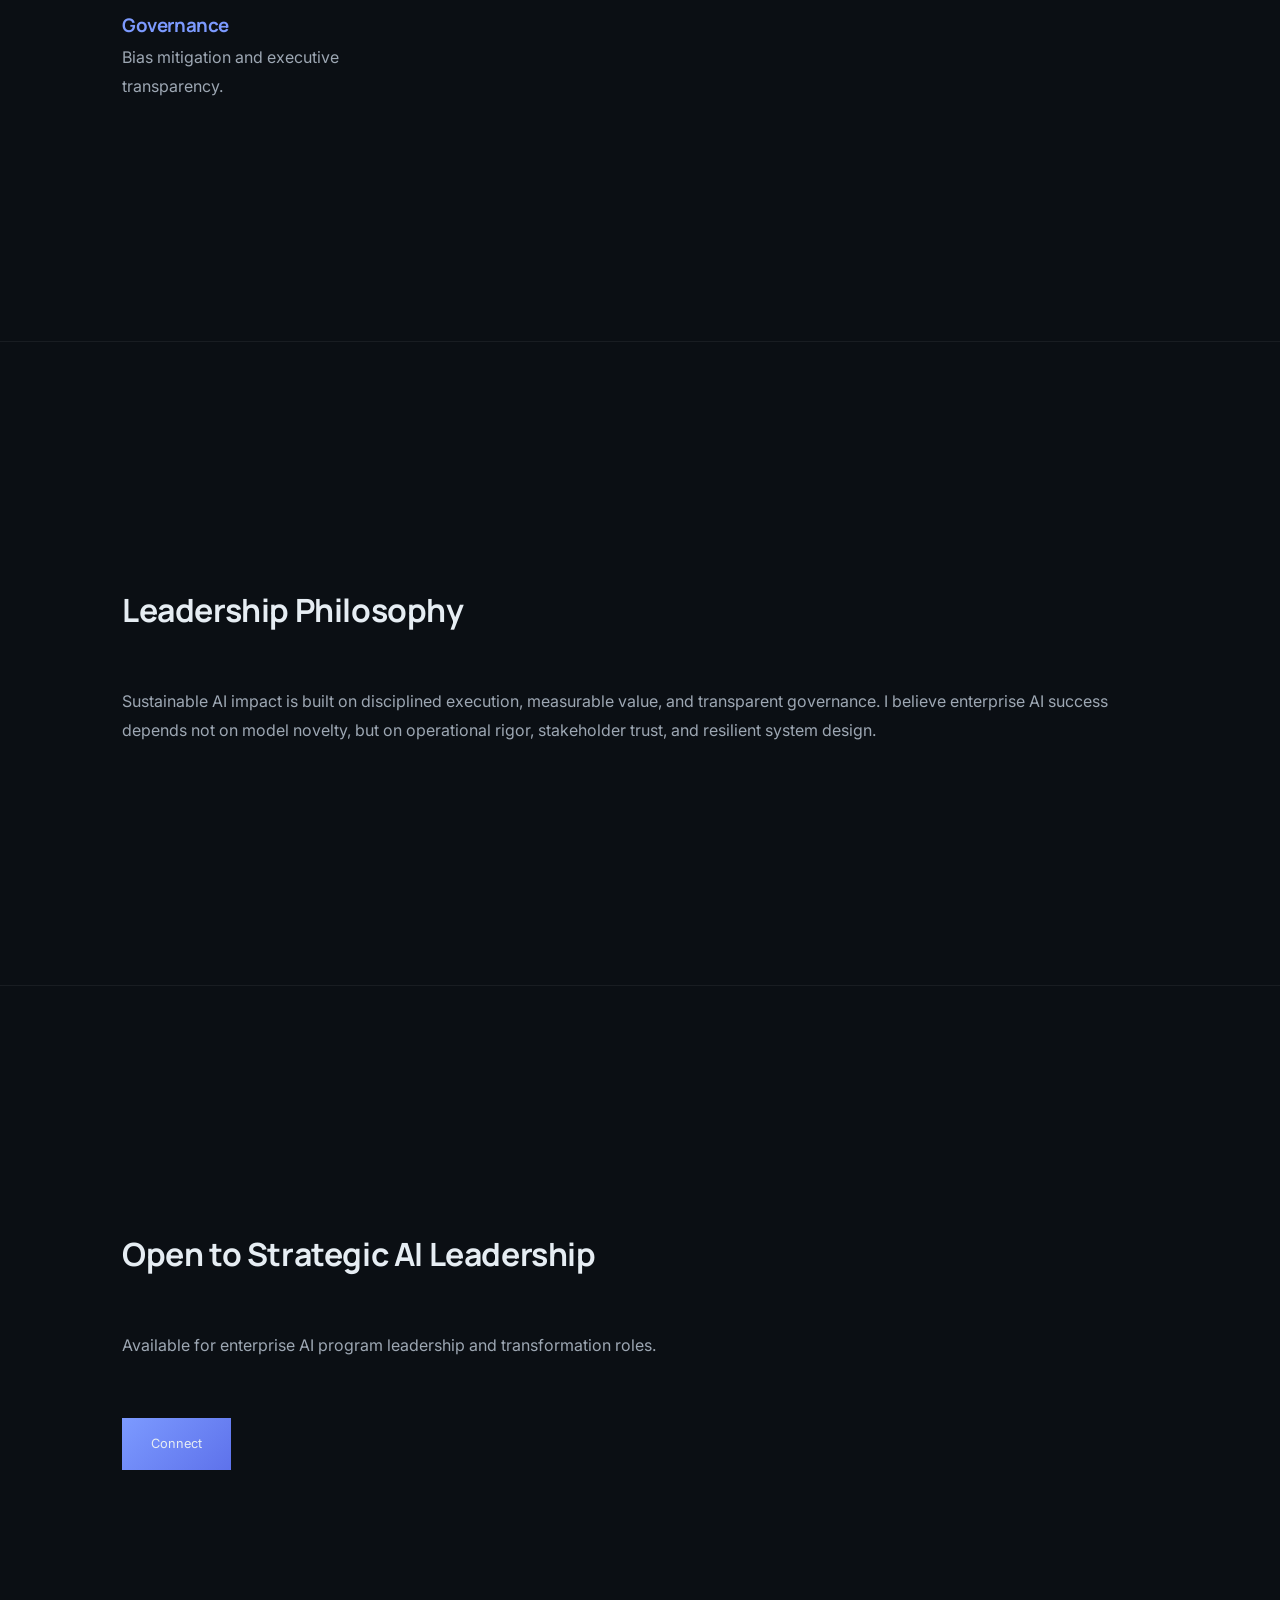
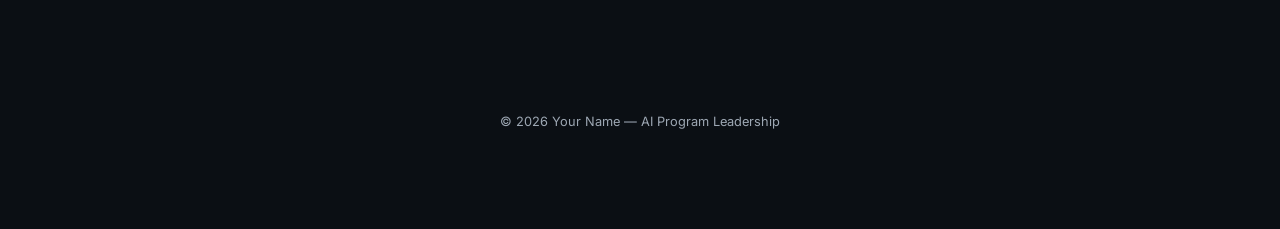
==== commit 45e388ed: "Update index.html for personal branding and layout" ====
--- a/index.html
+++ b/index.html
@@ -3,279 +3,341 @@
 <head>
 <meta charset="UTF-8">
 <meta name="viewport" content="width=device-width, initial-scale=1.0">
-<title>AI Odyssey | Program Leadership</title>
-
-<link href="https://fonts.googleapis.com/css2?family=Space+Mono:wght@400;700&family=Inter:wght@300;400;600;700&display=swap" rel="stylesheet">
+<title>Your Name | AI Program Manager</title>
+
+<link href="https://fonts.googleapis.com/css2?family=Inter:wght@400;500;600&family=Manrope:wght@500;700&display=swap" rel="stylesheet">
+<link rel="stylesheet" href="https://cdnjs.cloudflare.com/ajax/libs/font-awesome/6.5.0/css/all.min.css">
 
 <style>
 
-/* ---------------- GLOBAL ---------------- */
-
-* {
-  margin:0;
-  padding:0;
-  box-sizing:border-box;
-  cursor:none;
-}
-
-body {
-  background:#000;
-  font-family:'Inter',sans-serif;
-  color:#fff;
-  scroll-snap-type:y mandatory;
-  overflow-y:scroll;
-}
-
-/* Custom Cursor */
-
-body::after {
-  content:"";
-  position:fixed;
-  width:18px;
-  height:18px;
-  border:1px solid #66fcf1;
-  border-radius:50%;
-  pointer-events:none;
-  transform:translate(-50%,-50%);
-  left:50%;
-  top:50%;
-  animation:cursorPulse 2s infinite ease-in-out;
-}
-
-@keyframes cursorPulse {
-  0% { transform:translate(-50%,-50%) scale(1); opacity:.8;}
-  50% { transform:translate(-50%,-50%) scale(1.3); opacity:.4;}
-  100% { transform:translate(-50%,-50%) scale(1); opacity:.8;}
-}
-
-/* Progress Indicator */
-
-.progress {
-  position:fixed;
-  top:0;
-  left:0;
-  height:4px;
-  width:100%;
-  background:linear-gradient(90deg,#d79c5c,#3f6b4f,#66fcf1);
-  animation:progressScroll linear;
-  animation-timeline:scroll();
-}
-
-/* SECTION BASE */
-
-section {
-  height:100vh;
-  scroll-snap-align:start;
-  padding:6vw;
-  display:flex;
-  flex-direction:column;
-  justify-content:center;
-  position:relative;
-  overflow:hidden;
-  opacity:0;
-  transform:translateY(40px);
-  animation:fadeIn ease forwards;
-  animation-timeline:view();
-  animation-range:entry 20% cover 40%;
-}
-
-@keyframes fadeIn {
-  to { opacity:1; transform:translateY(0); }
-}
-
-/* Glass Panels */
-
-.glass {
-  backdrop-filter:blur(20px);
-  background:rgba(255,255,255,0.05);
-  border:1px solid rgba(255,255,255,0.1);
-  border-radius:20px;
-  padding:2rem;
-  max-width:800px;
-}
-
-/* Typography Motion */
-
-h1,h2 {
-  font-weight:600;
-  letter-spacing:.05em;
-  animation:slideIn 1s ease forwards;
-}
-
-@keyframes slideIn {
-  from { opacity:0; transform:translateX(-30px);}
-  to { opacity:1; transform:translateX(0);}
-}
-
-/* ---------------- ROOTS ---------------- */
-
-.roots {
-  background:linear-gradient(120deg,#5a2d1c,#d79c5c);
-}
-
-.roots svg {
-  position:absolute;
-  bottom:0;
-  width:100%;
-  opacity:.2;
-}
-
-/* ---------------- EDUCATION ---------------- */
-
-.education {
-  background:linear-gradient(135deg,#1d3a28,#3f6b4f);
-}
-
-.education svg {
-  position:absolute;
-  bottom:0;
-  width:100%;
-  opacity:.15;
-}
-
-/* ---------------- CAREER ---------------- */
-
-.career {
-  background:#000;
-  font-family:'Space Mono',monospace;
-}
-
-.neural {
-  position:absolute;
-  inset:0;
-  background:
-    radial-gradient(circle,rgba(0,255,255,.3) 1px,transparent 1px);
-  background-size:40px 40px;
-  animation:neuralMove 20s linear infinite;
-  opacity:.08;
-}
-
-@keyframes neuralMove {
-  from { background-position:0 0; }
-  to { background-position:200px 200px; }
-}
-
-/* Skyline Bangalore */
-
-.career svg {
-  position:absolute;
-  bottom:0;
-  width:100%;
-  opacity:.2;
-}
-
-/* ---------------- STRATEGY ---------------- */
-
-.strategy {
-  background:#05080f;
-}
-
-.chessboard {
-  width:200px;
-  height:200px;
-  margin-top:2rem;
-  background:
-    linear-gradient(45deg,#66fcf1 25%,transparent 25%),
-    linear-gradient(-45deg,#66fcf1 25%,transparent 25%),
-    linear-gradient(45deg,transparent 75%,#66fcf1 75%),
-    linear-gradient(-45deg,transparent 75%,#66fcf1 75%);
-  background-size:50px 50px;
-  background-position:0 0,0 25px,25px -25px,-25px 0;
-}
-
-/* ---------------- CONTACT ---------------- */
-
-.contact {
-  background:#111;
-  text-align:center;
-}
-
-.cta {
-  margin-top:2rem;
-  display:inline-block;
-  padding:1rem 2rem;
-  border:1px solid #66fcf1;
-  border-radius:30px;
-  color:#66fcf1;
-  text-decoration:none;
-  transition:.3s;
-}
-
-.cta:hover {
-  background:#66fcf1;
-  color:#000;
+/* ===== ROOT ===== */
+:root {
+    --bg:#0B0F14;
+    --text:#E6EDF3;
+    --muted:#9DA7B3;
+    --accent:#7C9AFF;
+    --divider:rgba(255,255,255,0.06);
+    --max-width:1100px;
+}
+
+*{margin:0;padding:0;box-sizing:border-box;}
+
+body{
+    background:var(--bg);
+    color:var(--text);
+    font-family:'Inter',sans-serif;
+    line-height:1.8;
+}
+
+/* ===== NAV ===== */
+nav{
+    position:fixed;
+    width:100%;
+    padding:1.6rem 2rem;
+    display:flex;
+    justify-content:space-between;
+    align-items:center;
+    background:rgba(11,15,20,0.85);
+    backdrop-filter:blur(12px);
+    border-bottom:1px solid var(--divider);
+    z-index:100;
+}
+
+nav a{
+    color:var(--muted);
+    text-decoration:none;
+    margin-left:2rem;
+    font-size:0.85rem;
+}
+
+nav a:hover{color:var(--text);}
+
+.social-icons{
+    display:flex;
+    gap:1.2rem;
+    margin-left:2rem;
+}
+
+.social-icons a{
+    color:var(--muted);
+    font-size:0.9rem;
+}
+
+.social-icons a:hover{color:var(--text);}
+
+/* ===== LAYOUT ===== */
+section{
+    padding:9rem 2rem;
+    max-width:var(--max-width);
+    margin:auto;
+}
+
+h1,h2,h3{
+    font-family:'Manrope',sans-serif;
+    letter-spacing:-0.4px;
+}
+
+h1{font-size:3.4rem;}
+h2{font-size:2rem;margin-bottom:3rem;}
+p{color:var(--muted);}
+
+.accent{color:var(--accent);}
+
+.divider{
+    height:1px;
+    background:var(--divider);
+    margin:6rem 0;
+}
+
+/* ===== HERO ===== */
+.hero{min-height:100vh;display:flex;align-items:center;}
+
+.hero-layout{
+    display:grid;
+    grid-template-columns:260px 1fr;
+    gap:5rem;
+    align-items:center;
+}
+
+.profile-wrapper{
+    position:relative;
+    width:220px;
+    height:220px;
+}
+
+.profile-wrapper img{
+    width:220px;
+    height:220px;
+    object-fit:cover;
+    border-radius:50%;
+    position:relative;
+    z-index:2;
+}
+
+.image-glow{
+    position:absolute;
+    width:240px;
+    height:240px;
+    border-radius:50%;
+    background:radial-gradient(circle,rgba(124,154,255,0.25) 0%,rgba(124,154,255,0) 70%);
+    top:-10px;
+    left:-10px;
+    z-index:1;
+}
+
+.micro-bio{
+    color:var(--muted);
+    font-size:0.9rem;
+    margin-bottom:1.5rem;
+}
+
+.hero-social{
+    display:flex;
+    gap:1.4rem;
+    margin-bottom:2.5rem;
+}
+
+.hero-social a{
+    color:var(--muted);
+    font-size:1rem;
+}
+
+.hero-social a:hover{color:var(--text);}
+
+.hero-tagline{
+    font-size:1.9rem;
+    margin:2rem 0;
+}
+
+.button{
+    display:inline-block;
+    padding:0.9rem 1.8rem;
+    border:1px solid var(--divider);
+    text-decoration:none;
+    color:var(--text);
+    font-size:0.8rem;
+    margin-right:1rem;
+}
+
+.button.primary{
+    background:linear-gradient(135deg,#7C9AFF,#5E72EB);
+    border:none;
+}
+
+/* ===== METRICS ===== */
+.metrics{
+    display:grid;
+    grid-template-columns:repeat(auto-fit,minmax(200px,1fr));
+    gap:4rem;
+}
+
+.metrics h3{font-size:2.4rem;}
+
+/* ===== GRID ===== */
+.grid{
+    display:grid;
+    grid-template-columns:repeat(auto-fit,minmax(280px,1fr));
+    gap:3rem;
+}
+
+.case{margin-bottom:4rem;}
+.case h3{color:var(--accent);margin-bottom:1rem;}
+
+footer{
+    text-align:center;
+    padding:6rem 2rem;
+    font-size:0.8rem;
+    color:var(--muted);
+}
+
+/* ===== RESPONSIVE ===== */
+@media(max-width:900px){
+    .hero-layout{
+        grid-template-columns:1fr;
+        text-align:center;
+    }
+    .profile-wrapper{
+        margin:0 auto 3rem auto;
+    }
+    .hero-social{justify-content:center;}
 }
 
 </style>
 </head>
-
 <body>
 
-<div class="progress"></div>
-
-<!-- ROOTS -->
-<section class="roots">
-  <div class="glass">
-    <h1>Tirunelveli</h1>
-    <p>Warmth. Heritage. Family-first philosophy.  
-    The foundation of every strategic decision.</p>
-  </div>
-
-  <!-- Simple temple silhouette -->
-  <svg viewBox="0 0 1000 200" preserveAspectRatio="none">
-    <polygon points="0,200 150,120 300,200" fill="white"/>
-  </svg>
-</section>
-
-<!-- EDUCATION -->
-<section class="education">
-  <div class="glass">
-    <h2>Coimbatore – Foundations</h2>
-    <p>Engineering discipline. Logical thinking. Structured growth.</p>
-  </div>
-
-  <!-- Hills silhouette -->
-  <svg viewBox="0 0 1000 200" preserveAspectRatio="none">
-    <polygon points="0,200 200,130 400,180 700,120 1000,200" fill="white"/>
-  </svg>
-</section>
-
-<!-- CAREER -->
-<section class="career">
-  <div class="neural"></div>
-
-  <div class="glass">
-    <h2>Bangalore – AI Program Leadership</h2>
-    <p>> 15+ Enterprise AI Programs</p>
-    <p>> 8+ Years Experience</p>
-    <p>> ML Strategy → Production → Scale</p>
-    <p>> Cross-Functional Leadership</p>
-  </div>
-
-  <!-- Skyline silhouette -->
-  <svg viewBox="0 0 1000 200" preserveAspectRatio="none">
-    <rect x="100" y="120" width="80" height="80" fill="white"/>
-    <rect x="250" y="100" width="60" height="100" fill="white"/>
-    <rect x="400" y="140" width="100" height="60" fill="white"/>
-  </svg>
-</section>
-
-<!-- STRATEGY -->
-<section class="strategy">
-  <div class="glass">
-    <h2>Strategic Mind</h2>
-    <p>Chess. Code Geass. One Piece.  
-    Strategy is not a hobby — it’s a discipline.</p>
-    <div class="chessboard"></div>
-  </div>
-</section>
+<!-- NAV -->
+<nav>
+    <div style="font-weight:600;">AI<span class="accent">.PM</span></div>
+    <div style="display:flex;align-items:center;">
+        <a href="#impact">Impact</a>
+        <a href="#programs">Programs</a>
+        <a href="#operating">Operating Model</a>
+        <a href="#philosophy">Philosophy</a>
+        <a href="#contact">Contact</a>
+
+        <div class="social-icons">
+            <a href="https://linkedin.com/in/yourprofile" target="_blank"><i class="fa-brands fa-linkedin-in"></i></a>
+            <a href="https://github.com/yourusername" target="_blank"><i class="fa-brands fa-github"></i></a>
+        </div>
+    </div>
+</nav>
+
+<!-- HERO -->
+<section class="hero">
+<div class="hero-layout">
+
+    <div class="profile-wrapper">
+        <div class="image-glow"></div>
+        <img src="profile.jpg" alt="Your Name">
+    </div>
+
+    <div>
+        <h1>Your Name</h1>
+
+        <div class="micro-bio">
+            AI Program Manager · Enterprise AI Transformation · Based in San Francisco
+        </div>
+
+        <div class="hero-social">
+            <a href="https://linkedin.com/in/yourprofile" target="_blank"><i class="fa-brands fa-linkedin-in"></i></a>
+            <a href="https://github.com/yourusername" target="_blank"><i class="fa-brands fa-github"></i></a>
+        </div>
+
+        <div class="hero-tagline">
+            Architecting <span class="accent">Scalable AI Systems</span><br>
+            With Governance and Measurable Impact
+        </div>
+
+        <p>
+            I lead multi-million-dollar AI portfolios translating advanced research
+            into production-grade systems. Over 11+ years, I have scaled GenAI,
+            NLP, and Computer Vision programs aligning executive strategy,
+            governance, and business outcomes.
+        </p>
+
+        <br>
+        <a href="#impact" class="button primary">View Impact</a>
+        <a href="AI_Program_Manager_Resume.pdf" class="button">Download Resume</a>
+    </div>
+
+</div>
+</section>
+
+<div class="divider"></div>
+
+<!-- IMPACT -->
+<section id="impact">
+<h2>Measured Impact</h2>
+<div class="metrics">
+    <div><h3>$35M+</h3><p>Revenue influenced</p></div>
+    <div><h3>$20M+</h3><p>Portfolio governance</p></div>
+    <div><h3>40%</h3><p>Deployment acceleration</p></div>
+    <div><h3>28%</h3><p>Operational efficiency gains</p></div>
+</div>
+</section>
+
+<div class="divider"></div>
+
+<!-- PROGRAMS -->
+<section id="programs">
+<h2>Selected AI Programs</h2>
+
+<div class="case">
+<h3>Enterprise LLM Transformation</h3>
+<p>Directed cross-region LLM integration programs, establishing evaluation pipelines, governance controls, and human-in-the-loop validation — reducing churn by 18%.</p>
+</div>
+
+<div class="case">
+<h3>Computer Vision Platform Scale</h3>
+<p>Scaled production CV infrastructure from early-stage to Series B growth with global MLOps orchestration and performance monitoring.</p>
+</div>
+
+<div class="case">
+<h3>Responsible AI Governance Framework</h3>
+<p>Designed bias detection standards, compliance alignment, executive reporting structures, and risk review boards.</p>
+</div>
+</section>
+
+<div class="divider"></div>
+
+<!-- OPERATING MODEL -->
+<section id="operating">
+<h2>AI Operating Model</h2>
+<div class="grid">
+    <div><h3 class="accent">Discovery</h3><p>Business framing and hypothesis modeling.</p></div>
+    <div><h3 class="accent">Experimentation</h3><p>Rapid prototyping and benchmark validation.</p></div>
+    <div><h3 class="accent">Production</h3><p>MLOps orchestration and reliability engineering.</p></div>
+    <div><h3 class="accent">Governance</h3><p>Bias mitigation and executive transparency.</p></div>
+</div>
+</section>
+
+<div class="divider"></div>
+
+<!-- PHILOSOPHY -->
+<section id="philosophy">
+<h2>Leadership Philosophy</h2>
+<p>
+Sustainable AI impact is built on disciplined execution, measurable value,
+and transparent governance. I believe enterprise AI success depends not
+on model novelty, but on operational rigor, stakeholder trust, and
+resilient system design.
+</p>
+</section>
+
+<div class="divider"></div>
 
 <!-- CONTACT -->
-<section class="contact">
-  <h2>Let’s Build Responsible AI at Scale</h2>
-  <p>Bangalore | AI Program Manager</p>
-  <a href="mailto:your@email.com" class="cta">Connect</a>
-</section>
+<section id="contact">
+<h2>Open to Strategic AI Leadership</h2>
+<p>Available for enterprise AI program leadership and transformation roles.</p>
+<br><br>
+<a href="mailto:your@email.com" class="button primary">Connect</a>
+</section>
+
+<footer>
+© 2026 Your Name — AI Program Leadership
+</footer>
 
 </body>
 </html>
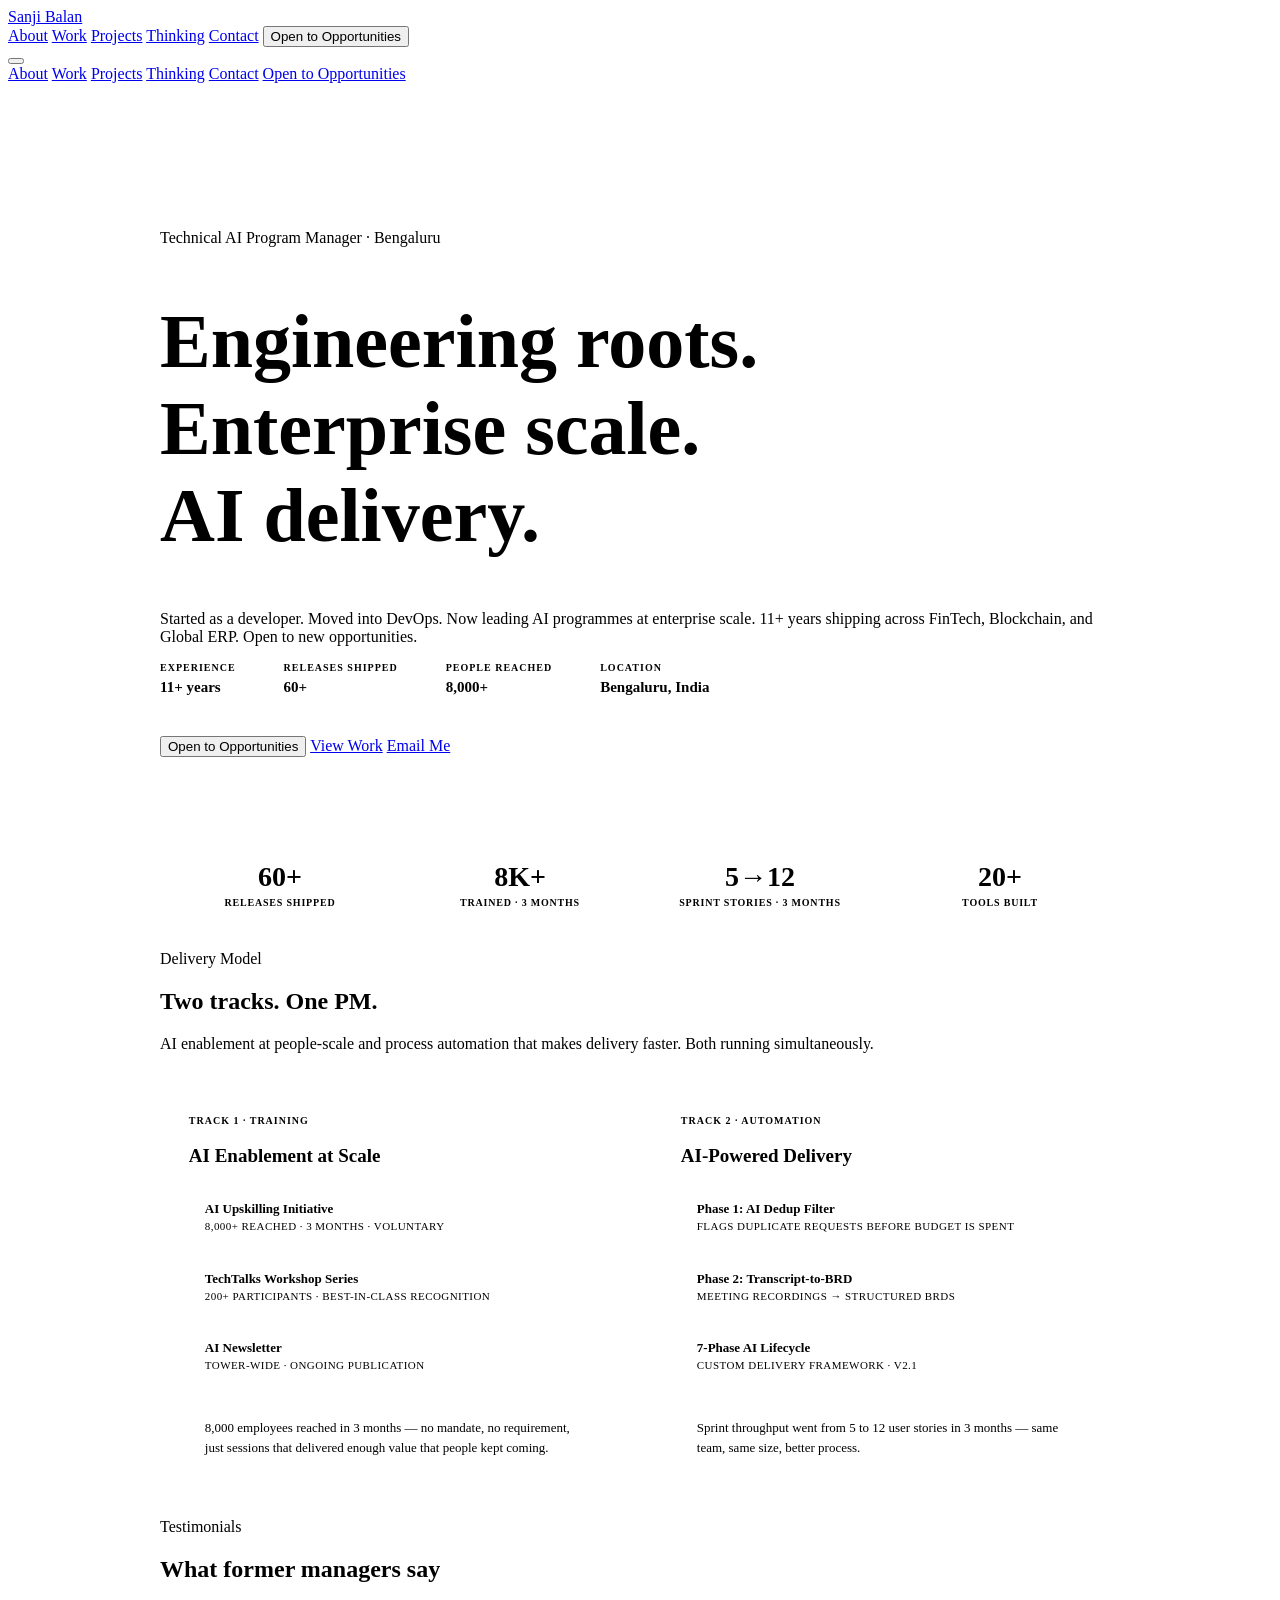
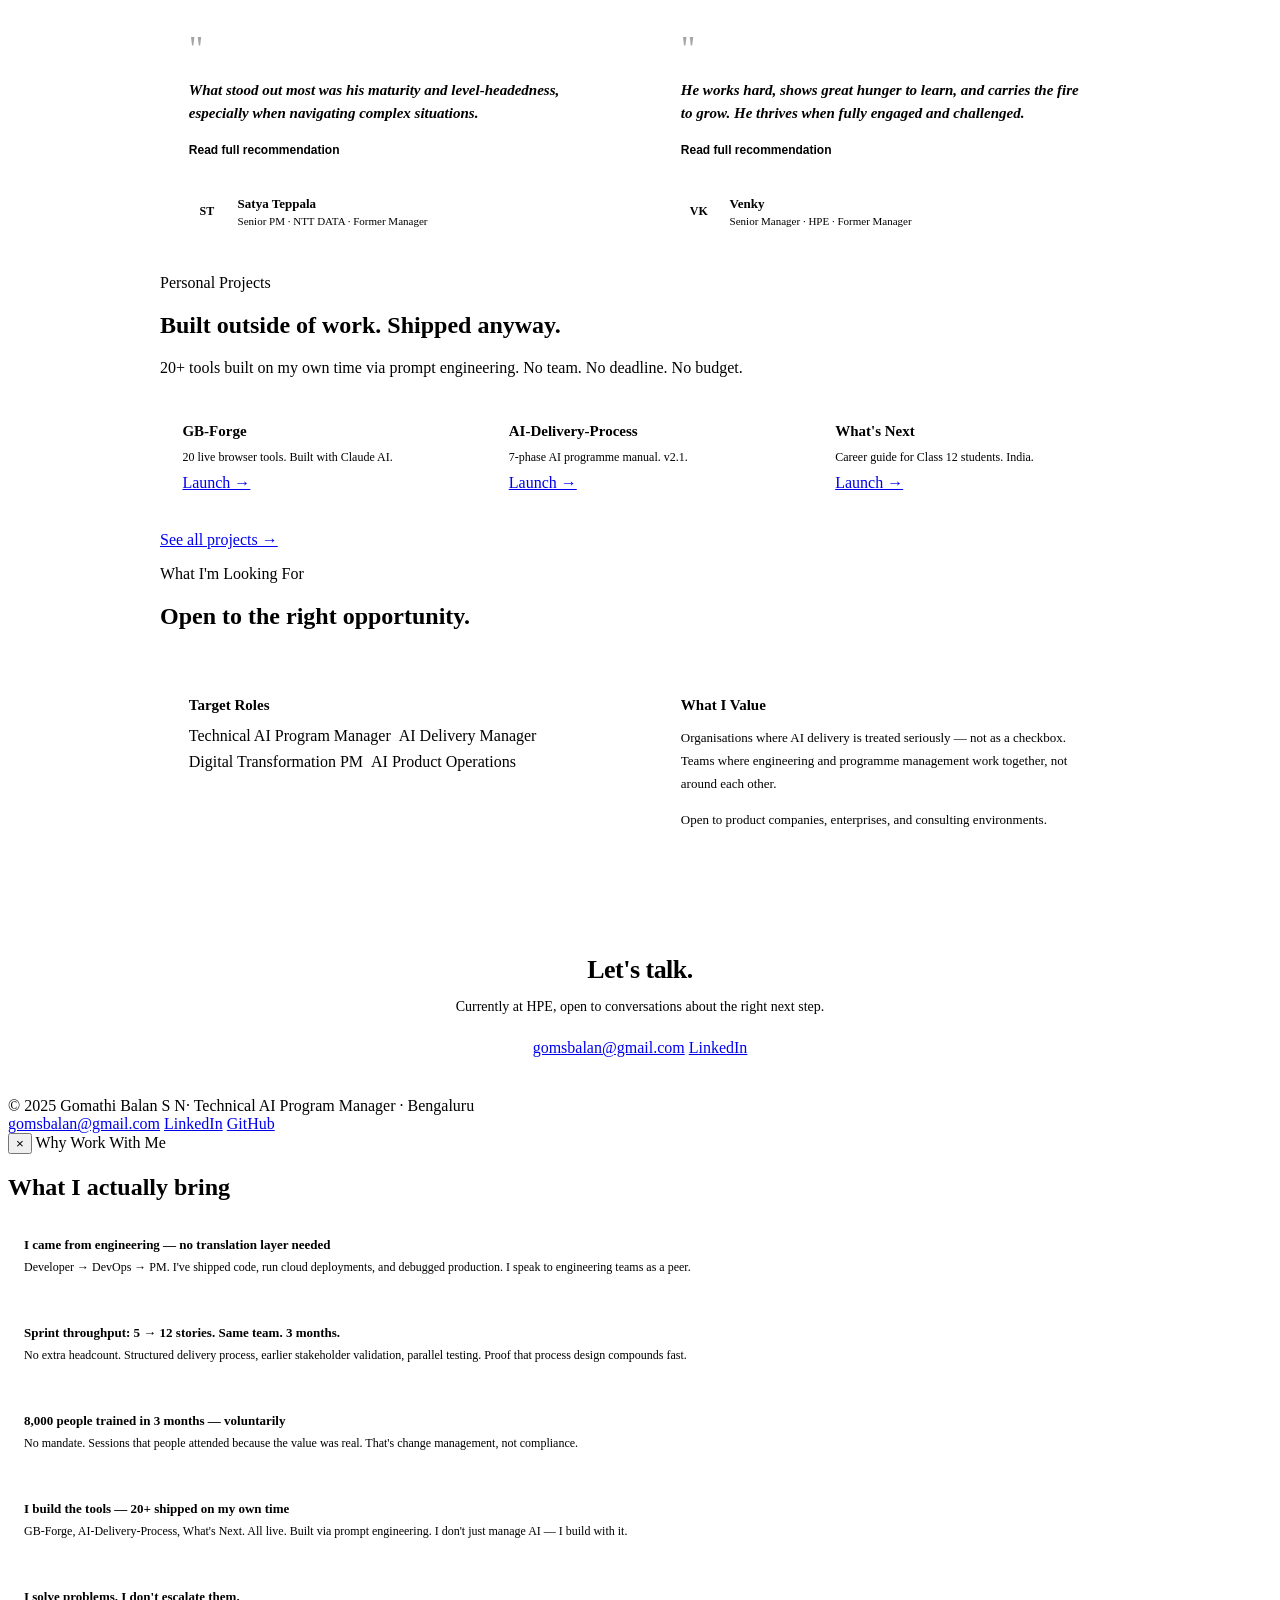
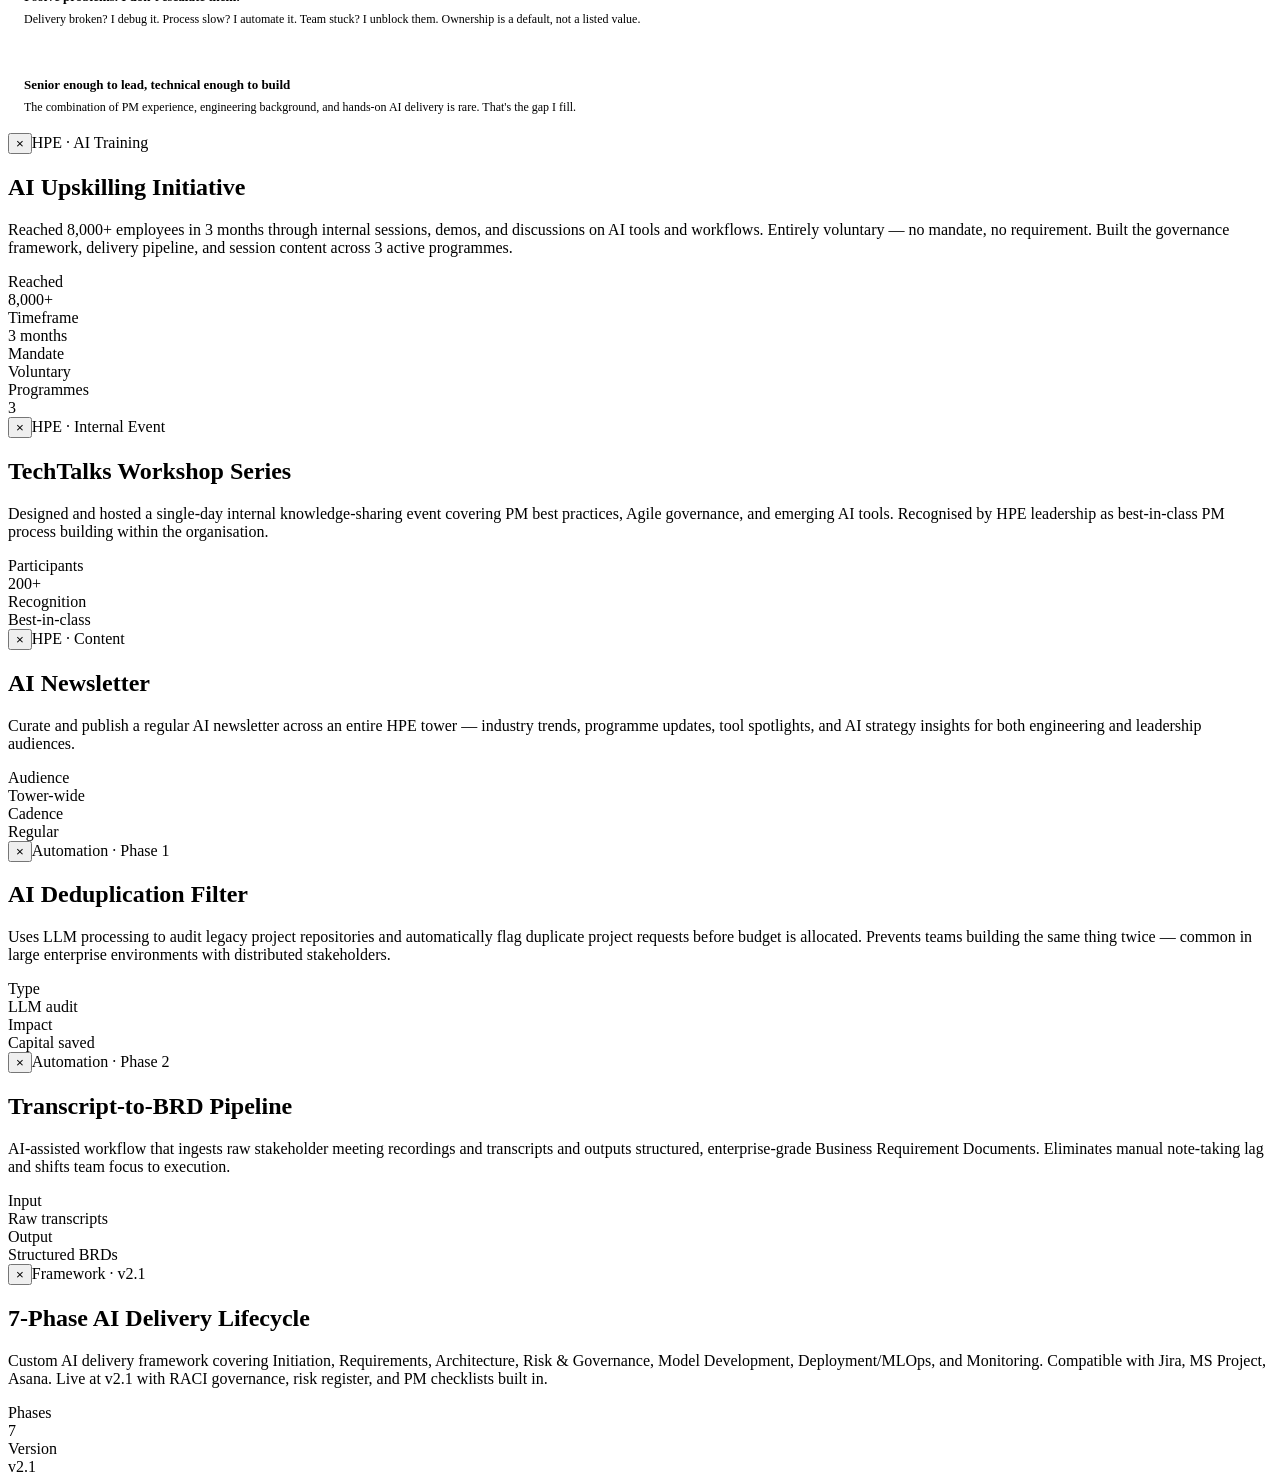
==== commit aeaccfff: "Update index.html" ====
--- a/index.html
+++ b/index.html
@@ -1,343 +1,272 @@
 <!DOCTYPE html>
 <html lang="en">
 <head>
-<meta charset="UTF-8">
-<meta name="viewport" content="width=device-width, initial-scale=1.0">
-<title>Your Name | AI Program Manager</title>
-
-<link href="https://fonts.googleapis.com/css2?family=Inter:wght@400;500;600&family=Manrope:wght@500;700&display=swap" rel="stylesheet">
-<link rel="stylesheet" href="https://cdnjs.cloudflare.com/ajax/libs/font-awesome/6.5.0/css/all.min.css">
-
-<style>
-
-/* ===== ROOT ===== */
-:root {
-    --bg:#0B0F14;
-    --text:#E6EDF3;
-    --muted:#9DA7B3;
-    --accent:#7C9AFF;
-    --divider:rgba(255,255,255,0.06);
-    --max-width:1100px;
-}
-
-*{margin:0;padding:0;box-sizing:border-box;}
-
-body{
-    background:var(--bg);
-    color:var(--text);
-    font-family:'Inter',sans-serif;
-    line-height:1.8;
-}
-
-/* ===== NAV ===== */
-nav{
-    position:fixed;
-    width:100%;
-    padding:1.6rem 2rem;
-    display:flex;
-    justify-content:space-between;
-    align-items:center;
-    background:rgba(11,15,20,0.85);
-    backdrop-filter:blur(12px);
-    border-bottom:1px solid var(--divider);
-    z-index:100;
-}
-
-nav a{
-    color:var(--muted);
-    text-decoration:none;
-    margin-left:2rem;
-    font-size:0.85rem;
-}
-
-nav a:hover{color:var(--text);}
-
-.social-icons{
-    display:flex;
-    gap:1.2rem;
-    margin-left:2rem;
-}
-
-.social-icons a{
-    color:var(--muted);
-    font-size:0.9rem;
-}
-
-.social-icons a:hover{color:var(--text);}
-
-/* ===== LAYOUT ===== */
-section{
-    padding:9rem 2rem;
-    max-width:var(--max-width);
-    margin:auto;
-}
-
-h1,h2,h3{
-    font-family:'Manrope',sans-serif;
-    letter-spacing:-0.4px;
-}
-
-h1{font-size:3.4rem;}
-h2{font-size:2rem;margin-bottom:3rem;}
-p{color:var(--muted);}
-
-.accent{color:var(--accent);}
-
-.divider{
-    height:1px;
-    background:var(--divider);
-    margin:6rem 0;
-}
-
-/* ===== HERO ===== */
-.hero{min-height:100vh;display:flex;align-items:center;}
-
-.hero-layout{
-    display:grid;
-    grid-template-columns:260px 1fr;
-    gap:5rem;
-    align-items:center;
-}
-
-.profile-wrapper{
-    position:relative;
-    width:220px;
-    height:220px;
-}
-
-.profile-wrapper img{
-    width:220px;
-    height:220px;
-    object-fit:cover;
-    border-radius:50%;
-    position:relative;
-    z-index:2;
-}
-
-.image-glow{
-    position:absolute;
-    width:240px;
-    height:240px;
-    border-radius:50%;
-    background:radial-gradient(circle,rgba(124,154,255,0.25) 0%,rgba(124,154,255,0) 70%);
-    top:-10px;
-    left:-10px;
-    z-index:1;
-}
-
-.micro-bio{
-    color:var(--muted);
-    font-size:0.9rem;
-    margin-bottom:1.5rem;
-}
-
-.hero-social{
-    display:flex;
-    gap:1.4rem;
-    margin-bottom:2.5rem;
-}
-
-.hero-social a{
-    color:var(--muted);
-    font-size:1rem;
-}
-
-.hero-social a:hover{color:var(--text);}
-
-.hero-tagline{
-    font-size:1.9rem;
-    margin:2rem 0;
-}
-
-.button{
-    display:inline-block;
-    padding:0.9rem 1.8rem;
-    border:1px solid var(--divider);
-    text-decoration:none;
-    color:var(--text);
-    font-size:0.8rem;
-    margin-right:1rem;
-}
-
-.button.primary{
-    background:linear-gradient(135deg,#7C9AFF,#5E72EB);
-    border:none;
-}
-
-/* ===== METRICS ===== */
-.metrics{
-    display:grid;
-    grid-template-columns:repeat(auto-fit,minmax(200px,1fr));
-    gap:4rem;
-}
-
-.metrics h3{font-size:2.4rem;}
-
-/* ===== GRID ===== */
-.grid{
-    display:grid;
-    grid-template-columns:repeat(auto-fit,minmax(280px,1fr));
-    gap:3rem;
-}
-
-.case{margin-bottom:4rem;}
-.case h3{color:var(--accent);margin-bottom:1rem;}
-
-footer{
-    text-align:center;
-    padding:6rem 2rem;
-    font-size:0.8rem;
-    color:var(--muted);
-}
-
-/* ===== RESPONSIVE ===== */
-@media(max-width:900px){
-    .hero-layout{
-        grid-template-columns:1fr;
-        text-align:center;
-    }
-    .profile-wrapper{
-        margin:0 auto 3rem auto;
-    }
-    .hero-social{justify-content:center;}
-}
-
-</style>
+  <meta charset="UTF-8"><meta name="viewport" content="width=device-width, initial-scale=1.0">
+  <title>Gomathi Balan S N— Technical AI Program Manager · Bengaluru</title>
+  <meta name="description" content="Technical AI Program Manager based in Bengaluru. Engineering background. 11+ years delivering across FinTech, Blockchain, and Enterprise AI. Open to new opportunities.">
+  <link rel="preconnect" href="https://fonts.googleapis.com">
+  <link href="https://fonts.googleapis.com/css2?family=Inter:wght@400;500;600;700;800&display=swap" rel="stylesheet">
+  <link rel="stylesheet" href="in-shared.css">
+  <style>
+    .hero{padding:130px 2rem 80px;max-width:960px;margin:0 auto;}
+    .hero-h1{font-size:clamp(48px,7vw,76px);}
+    .hero-meta{display:flex;gap:3rem;margin:0 0 2.5rem;flex-wrap:wrap;}
+    .meta-item{display:flex;flex-direction:column;}
+    .meta-label{font-size:10px;color:var(--text3);text-transform:uppercase;letter-spacing:.1em;font-weight:700;margin-bottom:.4rem;}
+    .meta-value{font-size:15px;font-weight:700;color:var(--accent);}
+
+    .stats-bar{background:var(--bg2);border-top:1px solid var(--border);border-bottom:1px solid var(--border);}
+    .stats-bar-inner{max-width:960px;margin:0 auto;padding:0 2rem;display:grid;grid-template-columns:repeat(4,1fr);}
+    .sbar-item{padding:1.6rem 1rem;border-right:1px solid var(--border);text-align:center;}
+    .sbar-item:last-child{border-right:none;}
+    .sbar-value{font-size:28px;font-weight:800;color:var(--accent);line-height:1;}
+    .sbar-label{font-size:10px;color:var(--text3);text-transform:uppercase;letter-spacing:.08em;font-weight:700;margin-top:.4rem;}
+    @media(max-width:600px){.stats-bar-inner{grid-template-columns:1fr 1fr;}.sbar-item:nth-child(2){border-right:none;}.sbar-item:nth-child(3){border-right:none;}}
+
+    .tracks-grid{display:grid;grid-template-columns:1fr 1fr;gap:1.5rem;margin-top:1.5rem;}
+    .track{background:var(--bg2);border:1px solid var(--border2);border-radius:6px;padding:1.8rem;position:relative;overflow:hidden;transition:border-color .2s,box-shadow .2s;}
+    .track::before{content:'';position:absolute;top:0;left:0;right:0;height:3px;background:var(--accent);}
+    .track:hover{border-color:var(--accent);box-shadow:0 8px 32px rgba(21,128,61,.1);}
+    .track-label{font-size:10px;font-weight:800;color:var(--accent);text-transform:uppercase;letter-spacing:.1em;margin-bottom:.7rem;}
+    .track-title{font-size:19px;font-weight:800;color:var(--text);margin-bottom:1.2rem;line-height:1.2;}
+    .track-items{display:flex;flex-direction:column;gap:.7rem;margin-bottom:1.2rem;}
+    .track-item{background:var(--bg3);padding:.85rem 1rem;border-radius:4px;border:1px solid var(--border);cursor:pointer;transition:all .2s;}
+    .track-item:hover{border-color:var(--accent);background:var(--accent-dim);}
+    .ti-name{font-size:13px;font-weight:700;color:var(--text);margin-bottom:.2rem;}
+    .ti-meta{font-size:11px;color:var(--text3);text-transform:uppercase;letter-spacing:.04em;}
+    .track-proof{background:var(--accent-dim);border-left:3px solid var(--accent);padding:.85rem 1rem;border-radius:4px;font-size:13px;color:var(--text2);line-height:1.6;}
+    @media(max-width:768px){.tracks-grid{grid-template-columns:1fr;}}
+
+    .testi-grid{display:grid;grid-template-columns:1fr 1fr;gap:1.5rem;margin-top:1.5rem;}
+    .testi-card{background:var(--bg2);border:1px solid var(--border2);border-radius:6px;padding:1.8rem;transition:border-color .2s;}
+    .testi-card:hover{border-color:var(--accent);}
+    .testi-mark{font-size:36px;color:var(--accent);opacity:.35;line-height:.8;margin-bottom:.9rem;font-family:Georgia,serif;}
+    .testi-pull{font-size:15px;color:var(--text);font-weight:600;line-height:1.5;margin-bottom:1rem;font-style:italic;}
+    .testi-read-more{font-size:12px;color:var(--accent);cursor:pointer;background:none;border:none;padding:0;font-weight:700;}
+    .testi-full{display:none;margin-top:.8rem;font-size:13px;color:var(--text2);line-height:1.8;font-style:italic;}
+    .testi-full.open{display:block;}
+    .testi-author{display:flex;align-items:center;gap:.8rem;margin-top:1.2rem;padding-top:1rem;border-top:1px solid var(--border);}
+    .testi-avatar{width:36px;height:36px;border-radius:4px;background:var(--accent);display:flex;align-items:center;justify-content:center;font-size:12px;font-weight:800;color:#000;flex-shrink:0;}
+    .testi-name{font-size:13px;font-weight:700;color:var(--text);}
+    .testi-role{font-size:11px;color:var(--text3);margin-top:.2rem;}
+    @media(max-width:600px){.testi-grid{grid-template-columns:1fr;}}
+
+    .proj-strip{display:grid;grid-template-columns:repeat(3,1fr);gap:1.2rem;margin-top:1.5rem;}
+    .proj-strip-card{background:var(--bg2);border:1px solid var(--border2);border-radius:6px;padding:1.4rem;transition:all .2s;display:flex;flex-direction:column;gap:.5rem;}
+    .proj-strip-card:hover{border-color:var(--accent);}
+    .ps-title{font-size:15px;font-weight:800;color:var(--text);}
+    .ps-desc{font-size:12px;color:var(--text3);line-height:1.5;}
+    @media(max-width:600px){.proj-strip{grid-template-columns:1fr;}}
+
+    .looking-grid{display:grid;grid-template-columns:1fr 1fr;gap:1.5rem;margin-top:1.5rem;}
+    .looking-card{background:var(--bg2);border:1px solid var(--border2);border-radius:6px;padding:1.8rem;}
+    .looking-card h3{font-size:15px;font-weight:800;color:var(--text);margin-bottom:.8rem;}
+    .looking-card p{font-size:13px;color:var(--text2);line-height:1.75;margin-bottom:.6rem;}
+    .role-tags{display:flex;flex-wrap:wrap;gap:.5rem;margin-top:.8rem;}
+    @media(max-width:600px){.looking-grid{grid-template-columns:1fr;}}
+
+    .cta-strip{background:var(--bg2);border:1px solid var(--border2);border-radius:6px;padding:2.5rem;text-align:center;margin-top:1.5rem;}
+    .cta-strip h2{font-size:26px;font-weight:800;margin-bottom:.7rem;letter-spacing:-.02em;}
+    .cta-strip p{font-size:14px;color:var(--text2);margin-bottom:1.5rem;}
+
+    .hire-reasons{display:flex;flex-direction:column;gap:1rem;margin-top:1.2rem;}
+    .reason{padding:1rem;background:var(--bg3);border:1px solid var(--border);border-radius:4px;border-left:3px solid var(--accent);}
+    .reason-title{font-size:13px;font-weight:700;color:var(--text);margin-bottom:.3rem;}
+    .reason-desc{font-size:12px;color:var(--text2);line-height:1.6;}
+  </style>
 </head>
 <body>
-
-<!-- NAV -->
 <nav>
-    <div style="font-weight:600;">AI<span class="accent">.PM</span></div>
-    <div style="display:flex;align-items:center;">
-        <a href="#impact">Impact</a>
-        <a href="#programs">Programs</a>
-        <a href="#operating">Operating Model</a>
-        <a href="#philosophy">Philosophy</a>
-        <a href="#contact">Contact</a>
-
-        <div class="social-icons">
-            <a href="https://linkedin.com/in/yourprofile" target="_blank"><i class="fa-brands fa-linkedin-in"></i></a>
-            <a href="https://github.com/yourusername" target="_blank"><i class="fa-brands fa-github"></i></a>
+  <a href="in-index.html" class="nav-brand">Sanji Balan</a>
+  <div class="nav-links">
+    <a href="in-about.html" class="nav-link">About</a>
+    <a href="in-work.html" class="nav-link">Work</a>
+    <a href="in-projects.html" class="nav-link">Projects</a>
+    <a href="in-story.html" class="nav-link">Thinking</a>
+    <a href="in-contact.html" class="nav-link">Contact</a>
+    <button class="nav-cta" onclick="openModal('hire-modal')">Open to Opportunities</button>
+  </div>
+  <button class="hamburger" id="hamburger"><span></span><span></span><span></span></button>
+</nav>
+<div class="mobile-menu" id="mobile-menu">
+  <a href="in-about.html">About</a>
+  <a href="in-work.html">Work</a>
+  <a href="in-projects.html">Projects</a>
+  <a href="in-story.html">Thinking</a>
+  <a href="in-contact.html">Contact</a>
+  <a href="#" class="m-cta" onclick="openModal('hire-modal')">Open to Opportunities</a>
+</div>
+
+<div class="hero reveal">
+  <p class="hero-tag">Technical AI Program Manager · Bengaluru</p>
+  <h1 class="hero-h1">Engineering roots.<br>Enterprise scale.<br>AI delivery.</h1>
+  <p class="hero-sub">Started as a developer. Moved into DevOps. Now leading AI programmes at enterprise scale. 11+ years shipping across FinTech, Blockchain, and Global ERP. Open to new opportunities.</p>
+  <div class="hero-meta">
+    <div class="meta-item"><span class="meta-label">Experience</span><span class="meta-value">11+ years</span></div>
+    <div class="meta-item"><span class="meta-label">Releases Shipped</span><span class="meta-value">60+</span></div>
+    <div class="meta-item"><span class="meta-label">People Reached</span><span class="meta-value">8,000+</span></div>
+    <div class="meta-item"><span class="meta-label">Location</span><span class="meta-value">Bengaluru, India</span></div>
+  </div>
+  <div class="btns">
+    <button class="btn btn-primary" onclick="openModal('hire-modal')">Open to Opportunities</button>
+    <a href="in-work.html" class="btn btn-outline">View Work</a>
+    <a href="mailto:gomsbalan@gmail.com" class="btn btn-outline">Email Me</a>
+  </div>
+</div>
+
+<div class="stats-bar">
+  <div class="stats-bar-inner">
+    <div class="sbar-item"><div class="sbar-value">60+</div><div class="sbar-label">Releases Shipped</div></div>
+    <div class="sbar-item"><div class="sbar-value">8K+</div><div class="sbar-label">Trained · 3 months</div></div>
+    <div class="sbar-item"><div class="sbar-value">5→12</div><div class="sbar-label">Sprint Stories · 3 months</div></div>
+    <div class="sbar-item"><div class="sbar-value">20+</div><div class="sbar-label">Tools Built</div></div>
+  </div>
+</div>
+
+<div style="max-width:960px;margin:0 auto;padding:0 2rem;">
+
+  <div class="sec reveal">
+    <p class="sec-tag">Delivery Model</p>
+    <h2 class="sec-h2">Two tracks. One PM.</h2>
+    <p class="sec-intro">AI enablement at people-scale and process automation that makes delivery faster. Both running simultaneously.</p>
+    <div class="tracks-grid">
+      <div class="track">
+        <p class="track-label">Track 1 · Training</p>
+        <h3 class="track-title">AI Enablement at Scale</h3>
+        <div class="track-items">
+          <div class="track-item" onclick="openModal('t1p1')"><div class="ti-name">AI Upskilling Initiative</div><div class="ti-meta">8,000+ reached · 3 months · voluntary</div></div>
+          <div class="track-item" onclick="openModal('t1p2')"><div class="ti-name">TechTalks Workshop Series</div><div class="ti-meta">200+ participants · best-in-class recognition</div></div>
+          <div class="track-item" onclick="openModal('t1p3')"><div class="ti-name">AI Newsletter</div><div class="ti-meta">Tower-wide · ongoing publication</div></div>
         </div>
-    </div>
-</nav>
-
-<!-- HERO -->
-<section class="hero">
-<div class="hero-layout">
-
-    <div class="profile-wrapper">
-        <div class="image-glow"></div>
-        <img src="profile.jpg" alt="Your Name">
-    </div>
-
-    <div>
-        <h1>Your Name</h1>
-
-        <div class="micro-bio">
-            AI Program Manager · Enterprise AI Transformation · Based in San Francisco
+        <div class="track-proof">8,000 employees reached in 3 months — no mandate, no requirement, just sessions that delivered enough value that people kept coming.</div>
+      </div>
+      <div class="track">
+        <p class="track-label">Track 2 · Automation</p>
+        <h3 class="track-title">AI-Powered Delivery</h3>
+        <div class="track-items">
+          <div class="track-item" onclick="openModal('t2p1')"><div class="ti-name">Phase 1: AI Dedup Filter</div><div class="ti-meta">Flags duplicate requests before budget is spent</div></div>
+          <div class="track-item" onclick="openModal('t2p2')"><div class="ti-name">Phase 2: Transcript-to-BRD</div><div class="ti-meta">Meeting recordings → structured BRDs</div></div>
+          <div class="track-item" onclick="openModal('t2p3')"><div class="ti-name">7-Phase AI Lifecycle</div><div class="ti-meta">Custom delivery framework · v2.1</div></div>
         </div>
-
-        <div class="hero-social">
-            <a href="https://linkedin.com/in/yourprofile" target="_blank"><i class="fa-brands fa-linkedin-in"></i></a>
-            <a href="https://github.com/yourusername" target="_blank"><i class="fa-brands fa-github"></i></a>
+        <div class="track-proof">Sprint throughput went from 5 to 12 user stories in 3 months — same team, same size, better process.</div>
+      </div>
+    </div>
+  </div>
+
+  <div class="sec reveal">
+    <p class="sec-tag">Testimonials</p>
+    <h2 class="sec-h2">What former managers say</h2>
+    <div class="testi-grid">
+      <div class="testi-card">
+        <div class="testi-mark">"</div>
+        <p class="testi-pull">What stood out most was his maturity and level-headedness, especially when navigating complex situations.</p>
+        <button class="testi-read-more" onclick="this.nextElementSibling.classList.toggle('open');this.textContent=this.nextElementSibling.classList.contains('open')?'Show less':'Read full recommendation'">Read full recommendation</button>
+        <div class="testi-full">I had the pleasure of working closely with Balan for over a year. From the outset, Balan impressed me with his eagerness to learn and his proactive approach to tackling new challenges. He consistently sought out opportunities to expand his skills and took initiative in driving projects forward. His ability to communicate effectively and manage stakeholder expectations contributed greatly to our project successes.</div>
+        <div class="testi-author"><div class="testi-avatar">ST</div><div><div class="testi-name">Satya Teppala</div><div class="testi-role">Senior PM · NTT DATA · Former Manager</div></div></div>
+      </div>
+      <div class="testi-card">
+        <div class="testi-mark">"</div>
+        <p class="testi-pull">He works hard, shows great hunger to learn, and carries the fire to grow. He thrives when fully engaged and challenged.</p>
+        <button class="testi-read-more" onclick="this.nextElementSibling.classList.toggle('open');this.textContent=this.nextElementSibling.classList.contains('open')?'Show less':'Read full recommendation'">Read full recommendation</button>
+        <div class="testi-full">Balan demonstrates high energy and strong potential in driving execution. He is keen on establishing processes and streamlining work wherever possible.</div>
+        <div class="testi-author"><div class="testi-avatar">VK</div><div><div class="testi-name">Venky</div><div class="testi-role">Senior Manager · HPE · Former Manager</div></div></div>
+      </div>
+    </div>
+  </div>
+
+  <div class="sec reveal">
+    <p class="sec-tag">Personal Projects</p>
+    <h2 class="sec-h2">Built outside of work. Shipped anyway.</h2>
+    <p class="sec-intro">20+ tools built on my own time via prompt engineering. No team. No deadline. No budget.</p>
+    <div class="proj-strip">
+      <div class="proj-strip-card">
+        <div class="ps-title">GB-Forge</div>
+        <div class="ps-desc">20 live browser tools. Built with Claude AI.</div>
+        <a href="https://gomsb143.github.io/gb-forge/" target="_blank" class="card-link" style="margin-top:auto;">Launch →</a>
+      </div>
+      <div class="proj-strip-card">
+        <div class="ps-title">AI-Delivery-Process</div>
+        <div class="ps-desc">7-phase AI programme manual. v2.1.</div>
+        <a href="https://gomsb143.github.io/AI-Delivery-Process/" target="_blank" class="card-link" style="margin-top:auto;">Launch →</a>
+      </div>
+      <div class="proj-strip-card">
+        <div class="ps-title">What's Next</div>
+        <div class="ps-desc">Career guide for Class 12 students. India.</div>
+        <a href="https://gomsb143.github.io/whatnext/" target="_blank" class="card-link" style="margin-top:auto;">Launch →</a>
+      </div>
+    </div>
+    <div style="margin-top:1rem;"><a href="in-projects.html" class="card-link">See all projects →</a></div>
+  </div>
+
+  <div class="sec reveal">
+    <p class="sec-tag">What I'm Looking For</p>
+    <h2 class="sec-h2">Open to the right opportunity.</h2>
+    <div class="looking-grid">
+      <div class="looking-card">
+        <h3>Target Roles</h3>
+        <div class="role-tags">
+          <span class="tag">Technical AI Program Manager</span>
+          <span class="tag">AI Delivery Manager</span>
+          <span class="tag">Digital Transformation PM</span>
+          <span class="tag">AI Product Operations</span>
         </div>
-
-        <div class="hero-tagline">
-            Architecting <span class="accent">Scalable AI Systems</span><br>
-            With Governance and Measurable Impact
-        </div>
-
-        <p>
-            I lead multi-million-dollar AI portfolios translating advanced research
-            into production-grade systems. Over 11+ years, I have scaled GenAI,
-            NLP, and Computer Vision programs aligning executive strategy,
-            governance, and business outcomes.
-        </p>
-
-        <br>
-        <a href="#impact" class="button primary">View Impact</a>
-        <a href="AI_Program_Manager_Resume.pdf" class="button">Download Resume</a>
-    </div>
-
-</div>
-</section>
-
-<div class="divider"></div>
-
-<!-- IMPACT -->
-<section id="impact">
-<h2>Measured Impact</h2>
-<div class="metrics">
-    <div><h3>$35M+</h3><p>Revenue influenced</p></div>
-    <div><h3>$20M+</h3><p>Portfolio governance</p></div>
-    <div><h3>40%</h3><p>Deployment acceleration</p></div>
-    <div><h3>28%</h3><p>Operational efficiency gains</p></div>
-</div>
-</section>
-
-<div class="divider"></div>
-
-<!-- PROGRAMS -->
-<section id="programs">
-<h2>Selected AI Programs</h2>
-
-<div class="case">
-<h3>Enterprise LLM Transformation</h3>
-<p>Directed cross-region LLM integration programs, establishing evaluation pipelines, governance controls, and human-in-the-loop validation — reducing churn by 18%.</p>
-</div>
-
-<div class="case">
-<h3>Computer Vision Platform Scale</h3>
-<p>Scaled production CV infrastructure from early-stage to Series B growth with global MLOps orchestration and performance monitoring.</p>
-</div>
-
-<div class="case">
-<h3>Responsible AI Governance Framework</h3>
-<p>Designed bias detection standards, compliance alignment, executive reporting structures, and risk review boards.</p>
-</div>
-</section>
-
-<div class="divider"></div>
-
-<!-- OPERATING MODEL -->
-<section id="operating">
-<h2>AI Operating Model</h2>
-<div class="grid">
-    <div><h3 class="accent">Discovery</h3><p>Business framing and hypothesis modeling.</p></div>
-    <div><h3 class="accent">Experimentation</h3><p>Rapid prototyping and benchmark validation.</p></div>
-    <div><h3 class="accent">Production</h3><p>MLOps orchestration and reliability engineering.</p></div>
-    <div><h3 class="accent">Governance</h3><p>Bias mitigation and executive transparency.</p></div>
-</div>
-</section>
-
-<div class="divider"></div>
-
-<!-- PHILOSOPHY -->
-<section id="philosophy">
-<h2>Leadership Philosophy</h2>
-<p>
-Sustainable AI impact is built on disciplined execution, measurable value,
-and transparent governance. I believe enterprise AI success depends not
-on model novelty, but on operational rigor, stakeholder trust, and
-resilient system design.
-</p>
-</section>
-
-<div class="divider"></div>
-
-<!-- CONTACT -->
-<section id="contact">
-<h2>Open to Strategic AI Leadership</h2>
-<p>Available for enterprise AI program leadership and transformation roles.</p>
-<br><br>
-<a href="mailto:your@email.com" class="button primary">Connect</a>
-</section>
+      </div>
+      <div class="looking-card">
+        <h3>What I Value</h3>
+        <p>Organisations where AI delivery is treated seriously — not as a checkbox. Teams where engineering and programme management work together, not around each other.</p>
+        <p>Open to product companies, enterprises, and consulting environments.</p>
+      </div>
+    </div>
+  </div>
+
+  <div class="sec reveal">
+    <div class="cta-strip">
+      <h2>Let's talk.</h2>
+      <p>Currently at HPE, open to conversations about the right next step.</p>
+      <div class="btns" style="justify-content:center;">
+        <a href="mailto:gomsbalan@gmail.com" class="btn btn-primary">gomsbalan@gmail.com</a>
+        <a href="https://www.linkedin.com/in/gomathibalansn143/" target="_blank" class="btn btn-outline">LinkedIn</a>
+      </div>
+    </div>
+  </div>
+</div>
 
 <footer>
-© 2026 Your Name — AI Program Leadership
+  <div class="footer-inner">
+    <span class="footer-copy">© 2025 Gomathi Balan S N· Technical AI Program Manager · Bengaluru</span>
+    <div class="footer-links">
+      <a href="mailto:gomsbalan@gmail.com" class="footer-link">gomsbalan@gmail.com</a>
+      <a href="https://www.linkedin.com/in/gomathibalansn143/" class="footer-link" target="_blank">LinkedIn</a>
+      <a href="https://github.com/gomsb143" class="footer-link" target="_blank">GitHub</a>
+    </div>
+  </div>
 </footer>
 
+<!-- HIRE MODAL -->
+<div id="hire-modal" class="modal" onclick="if(event.target===this)closeModal('hire-modal')">
+  <div class="modal-box">
+    <button class="modal-close" onclick="closeModal('hire-modal')">×</button>
+    <span class="modal-tag">Why Work With Me</span>
+    <h2 class="modal-title">What I actually bring</h2>
+    <div class="hire-reasons">
+      <div class="reason"><div class="reason-title">I came from engineering — no translation layer needed</div><div class="reason-desc">Developer → DevOps → PM. I've shipped code, run cloud deployments, and debugged production. I speak to engineering teams as a peer.</div></div>
+      <div class="reason"><div class="reason-title">Sprint throughput: 5 → 12 stories. Same team. 3 months.</div><div class="reason-desc">No extra headcount. Structured delivery process, earlier stakeholder validation, parallel testing. Proof that process design compounds fast.</div></div>
+      <div class="reason"><div class="reason-title">8,000 people trained in 3 months — voluntarily</div><div class="reason-desc">No mandate. Sessions that people attended because the value was real. That's change management, not compliance.</div></div>
+      <div class="reason"><div class="reason-title">I build the tools — 20+ shipped on my own time</div><div class="reason-desc">GB-Forge, AI-Delivery-Process, What's Next. All live. Built via prompt engineering. I don't just manage AI — I build with it.</div></div>
+      <div class="reason"><div class="reason-title">I solve problems. I don't escalate them.</div><div class="reason-desc">Delivery broken? I debug it. Process slow? I automate it. Team stuck? I unblock them. Ownership is a default, not a listed value.</div></div>
+      <div class="reason"><div class="reason-title">Senior enough to lead, technical enough to build</div><div class="reason-desc">The combination of PM experience, engineering background, and hands-on AI delivery is rare. That's the gap I fill.</div></div>
+    </div>
+  </div>
+</div>
+
+<!-- TRACK MODALS -->
+<div id="t1p1" class="modal" onclick="if(event.target===this)closeModal('t1p1')"><div class="modal-box"><button class="modal-close" onclick="closeModal('t1p1')">×</button><span class="modal-tag">HPE · AI Training</span><h2 class="modal-title">AI Upskilling Initiative</h2><p class="modal-desc">Reached 8,000+ employees in 3 months through internal sessions, demos, and discussions on AI tools and workflows. Entirely voluntary — no mandate, no requirement. Built the governance framework, delivery pipeline, and session content across 3 active programmes.</p><div class="modal-meta"><div><div class="mm-label">Reached</div><div class="mm-value">8,000+</div></div><div><div class="mm-label">Timeframe</div><div class="mm-value">3 months</div></div><div><div class="mm-label">Mandate</div><div class="mm-value">Voluntary</div></div><div><div class="mm-label">Programmes</div><div class="mm-value">3</div></div></div></div></div>
+<div id="t1p2" class="modal" onclick="if(event.target===this)closeModal('t1p2')"><div class="modal-box"><button class="modal-close" onclick="closeModal('t1p2')">×</button><span class="modal-tag">HPE · Internal Event</span><h2 class="modal-title">TechTalks Workshop Series</h2><p class="modal-desc">Designed and hosted a single-day internal knowledge-sharing event covering PM best practices, Agile governance, and emerging AI tools. Recognised by HPE leadership as best-in-class PM process building within the organisation.</p><div class="modal-meta"><div><div class="mm-label">Participants</div><div class="mm-value">200+</div></div><div><div class="mm-label">Recognition</div><div class="mm-value">Best-in-class</div></div></div></div></div>
+<div id="t1p3" class="modal" onclick="if(event.target===this)closeModal('t1p3')"><div class="modal-box"><button class="modal-close" onclick="closeModal('t1p3')">×</button><span class="modal-tag">HPE · Content</span><h2 class="modal-title">AI Newsletter</h2><p class="modal-desc">Curate and publish a regular AI newsletter across an entire HPE tower — industry trends, programme updates, tool spotlights, and AI strategy insights for both engineering and leadership audiences.</p><div class="modal-meta"><div><div class="mm-label">Audience</div><div class="mm-value">Tower-wide</div></div><div><div class="mm-label">Cadence</div><div class="mm-value">Regular</div></div></div></div></div>
+<div id="t2p1" class="modal" onclick="if(event.target===this)closeModal('t2p1')"><div class="modal-box"><button class="modal-close" onclick="closeModal('t2p1')">×</button><span class="modal-tag">Automation · Phase 1</span><h2 class="modal-title">AI Deduplication Filter</h2><p class="modal-desc">Uses LLM processing to audit legacy project repositories and automatically flag duplicate project requests before budget is allocated. Prevents teams building the same thing twice — common in large enterprise environments with distributed stakeholders.</p><div class="modal-meta"><div><div class="mm-label">Type</div><div class="mm-value">LLM audit</div></div><div><div class="mm-label">Impact</div><div class="mm-value">Capital saved</div></div></div></div></div>
+<div id="t2p2" class="modal" onclick="if(event.target===this)closeModal('t2p2')"><div class="modal-box"><button class="modal-close" onclick="closeModal('t2p2')">×</button><span class="modal-tag">Automation · Phase 2</span><h2 class="modal-title">Transcript-to-BRD Pipeline</h2><p class="modal-desc">AI-assisted workflow that ingests raw stakeholder meeting recordings and transcripts and outputs structured, enterprise-grade Business Requirement Documents. Eliminates manual note-taking lag and shifts team focus to execution.</p><div class="modal-meta"><div><div class="mm-label">Input</div><div class="mm-value">Raw transcripts</div></div><div><div class="mm-label">Output</div><div class="mm-value">Structured BRDs</div></div></div></div></div>
+<div id="t2p3" class="modal" onclick="if(event.target===this)closeModal('t2p3')"><div class="modal-box"><button class="modal-close" onclick="closeModal('t2p3')">×</button><span class="modal-tag">Framework · v2.1</span><h2 class="modal-title">7-Phase AI Delivery Lifecycle</h2><p class="modal-desc">Custom AI delivery framework covering Initiation, Requirements, Architecture, Risk & Governance, Model Development, Deployment/MLOps, and Monitoring. Compatible with Jira, MS Project, Asana. Live at v2.1 with RACI governance, risk register, and PM checklists built in.</p><div class="modal-meta"><div><div class="mm-label">Phases</div><div class="mm-value">7</div></div><div><div class="mm-label">Version</div><div class="mm-value">v2.1</div></div></div></div></div>
+
+<script src="in-nav.js"></script>
 </body>
 </html>
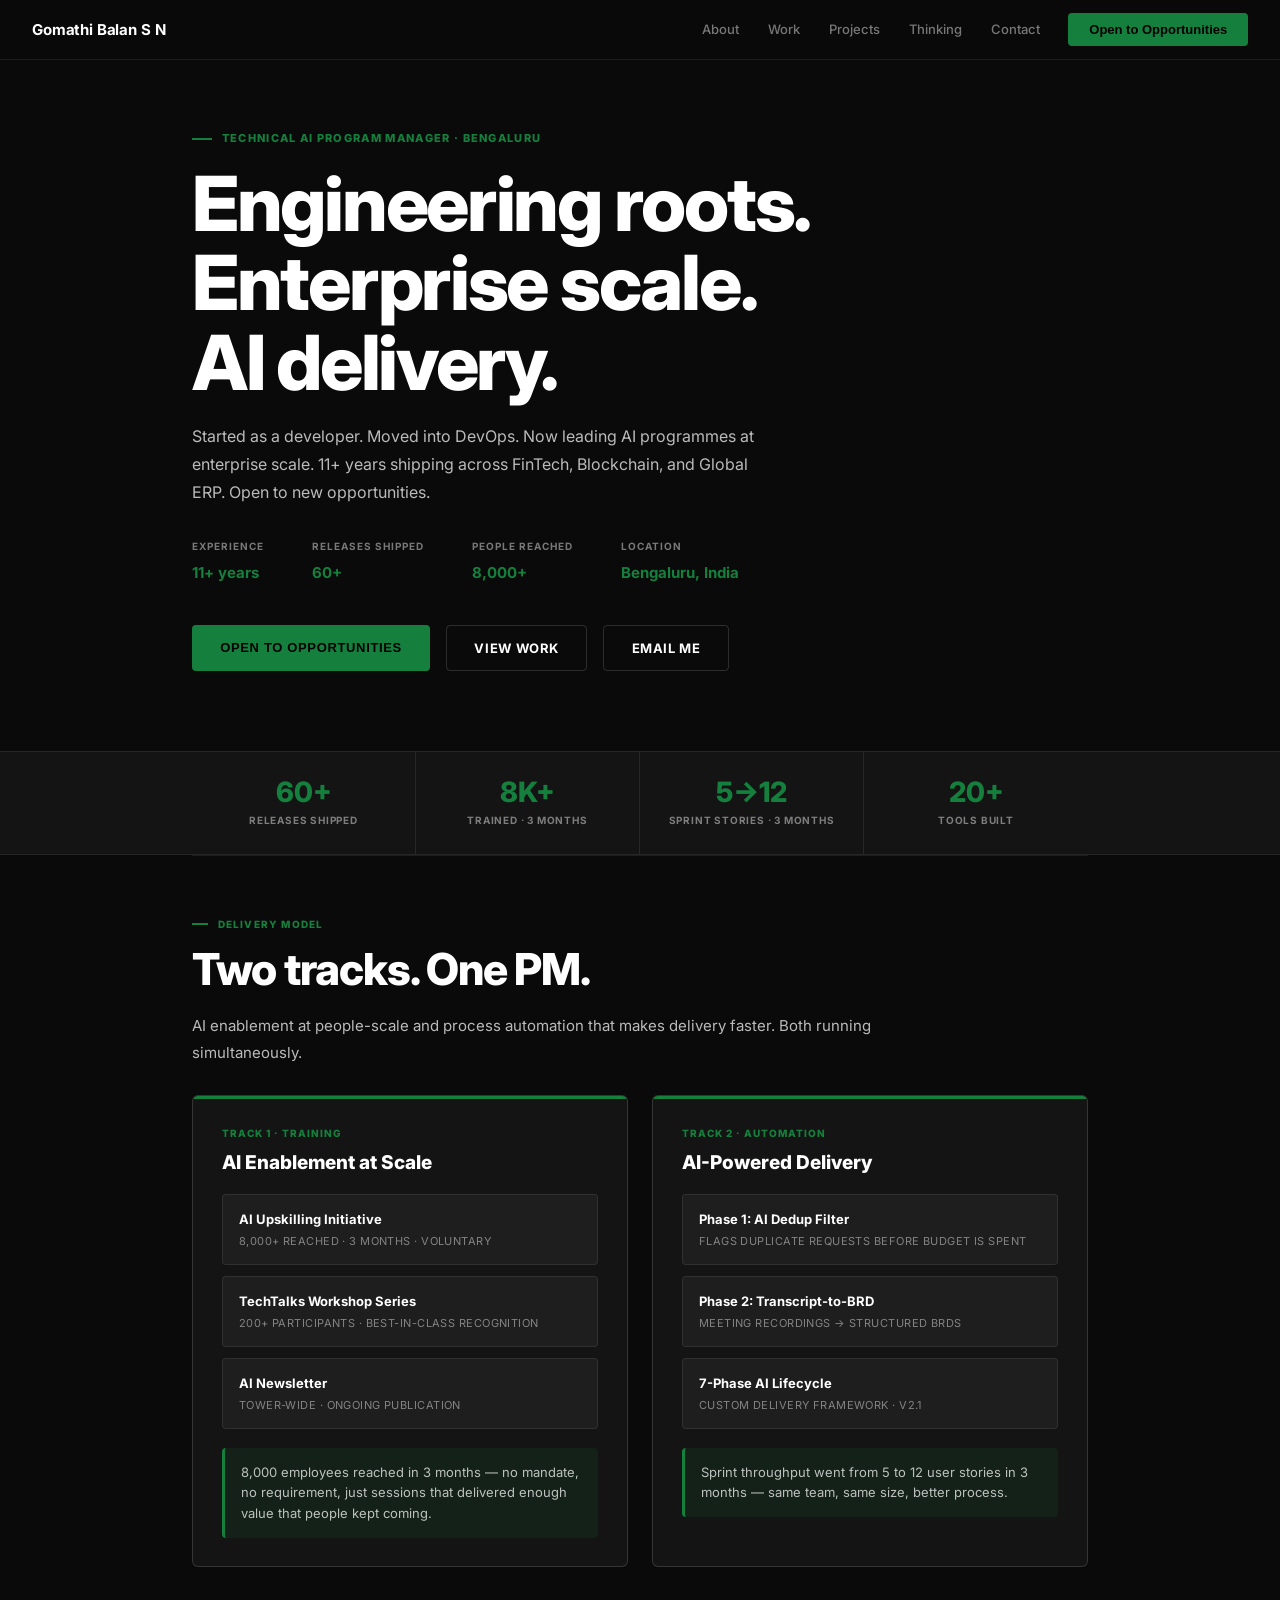
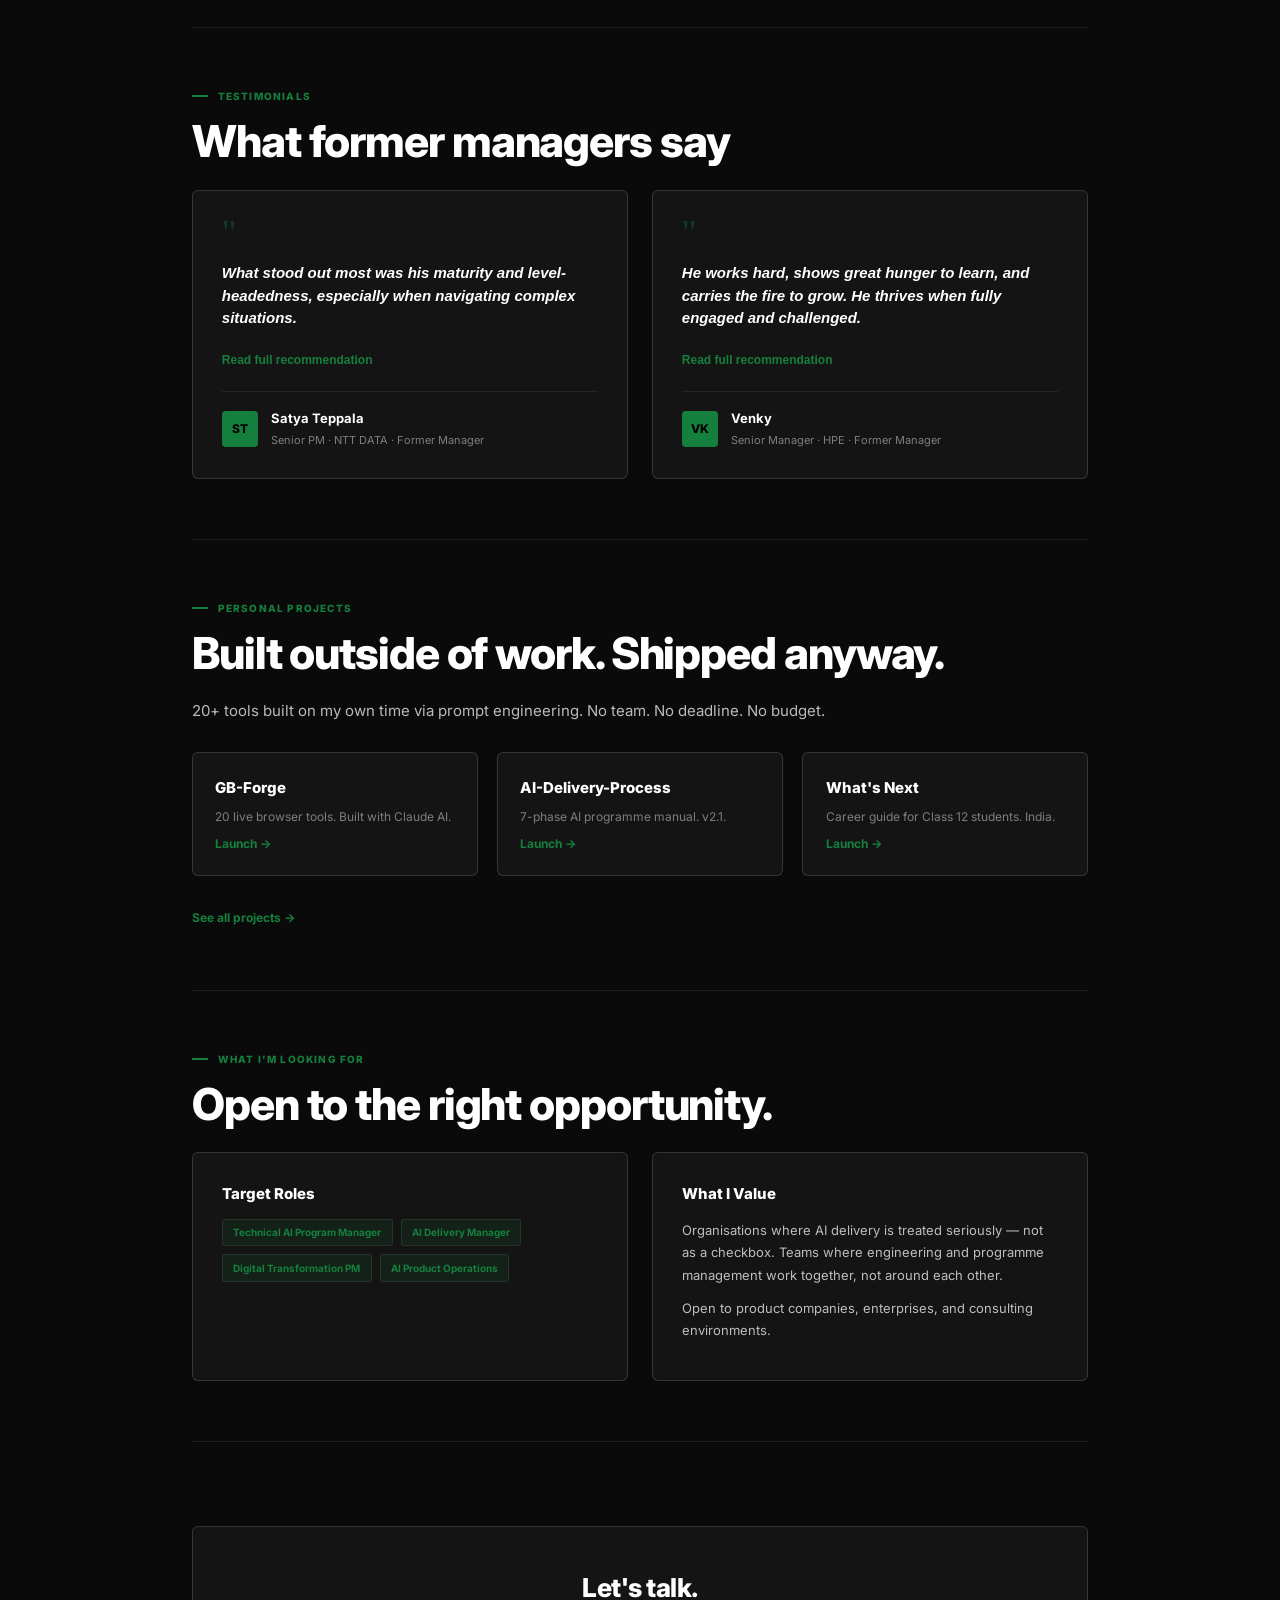
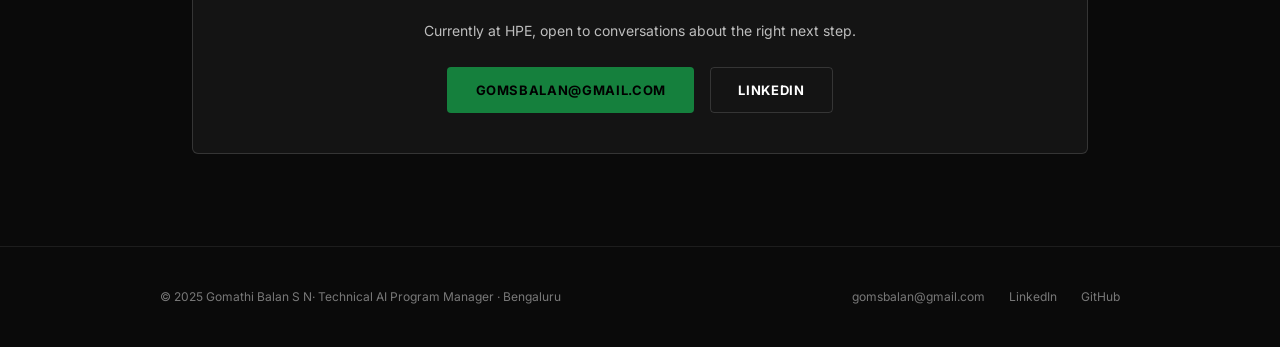
==== commit 041b2405: "Update navigation link text in index.html" ====
--- a/index.html
+++ b/index.html
@@ -77,7 +77,7 @@
 </head>
 <body>
 <nav>
-  <a href="in-index.html" class="nav-brand">Sanji Balan</a>
+  <a href="index.html" class="nav-brand">Gomathi Balan S N </a>
   <div class="nav-links">
     <a href="in-about.html" class="nav-link">About</a>
     <a href="in-work.html" class="nav-link">Work</a>
--- a/in-shared.css
+++ b/in-shared.css
@@ -0,0 +1,97 @@
+:root {
+  --bg: #0a0a0a;
+  --bg2: #141414;
+  --bg3: #1e1e1e;
+  --bg4: #242424;
+  --accent: #15803d;
+  --accent-light: #86efac;
+  --accent-dim: rgba(21,128,61,0.12);
+  --text: #ffffff;
+  --text2: rgba(255,255,255,0.72);
+  --text3: rgba(255,255,255,0.45);
+  --border: rgba(255,255,255,0.08);
+  --border2: rgba(255,255,255,0.14);
+}
+*,*::before,*::after{box-sizing:border-box;margin:0;padding:0;}
+html{scroll-behavior:smooth;}
+body{font-family:'Inter',-apple-system,sans-serif;background:var(--bg);color:var(--text);line-height:1.6;-webkit-font-smoothing:antialiased;overflow-x:hidden;}
+a{color:var(--accent);text-decoration:none;transition:color .2s;}
+a:hover{color:var(--accent-light);}
+
+nav{position:fixed;top:0;left:0;right:0;background:rgba(10,10,10,.96);backdrop-filter:blur(12px);border-bottom:1px solid var(--border);z-index:900;height:60px;display:flex;align-items:center;justify-content:space-between;padding:0 2rem;}
+.nav-brand{font-size:15px;font-weight:700;color:var(--text);letter-spacing:-.01em;}
+.nav-links{display:flex;gap:1.8rem;align-items:center;}
+.nav-link{font-size:13px;color:var(--text3);font-weight:500;transition:color .2s;}
+.nav-link:hover,.nav-link.active{color:var(--accent);}
+.nav-cta{background:var(--accent);color:#000;padding:.55rem 1.3rem;border-radius:4px;font-size:13px;font-weight:700;border:none;cursor:pointer;transition:background .2s;}
+.nav-cta:hover{background:var(--accent-light);}
+.hamburger{display:none;flex-direction:column;gap:5px;cursor:pointer;background:none;border:none;padding:4px;}
+.hamburger span{display:block;width:20px;height:1.5px;background:var(--text2);transition:all .3s;}
+.mobile-menu{display:none;position:fixed;inset:60px 0 0;background:var(--bg);z-index:800;flex-direction:column;padding:2rem 1.5rem;gap:0;border-top:1px solid var(--border);overflow-y:auto;}
+.mobile-menu.open{display:flex;}
+.mobile-menu a{font-size:16px;font-weight:500;color:var(--text2);padding:1.1rem 0;border-bottom:1px solid var(--border);transition:color .2s;}
+.mobile-menu a:hover{color:var(--accent);}
+.mobile-menu .m-cta{margin-top:1.5rem;background:var(--accent);color:#000;padding:1rem;border-radius:4px;text-align:center;font-weight:700;border-bottom:none;}
+@media(max-width:768px){.nav-links{display:none;}.hamburger{display:flex;}}
+
+.page{max-width:960px;margin:0 auto;padding:100px 2rem 80px;}
+@media(max-width:768px){.page{padding:80px 1.5rem 60px;}}
+
+.hero-tag{font-size:11px;font-weight:800;color:var(--accent);text-transform:uppercase;letter-spacing:.12em;margin-bottom:1rem;display:flex;align-items:center;gap:.6rem;}
+.hero-tag::before{content:'';width:20px;height:2px;background:var(--accent);}
+.hero-h1{font-size:clamp(40px,6vw,68px);font-weight:800;line-height:1.05;margin-bottom:1.2rem;letter-spacing:-.03em;}
+.hero-sub{font-size:16px;color:var(--text2);max-width:580px;margin-bottom:2rem;line-height:1.75;}
+
+.sec{padding:60px 0;border-top:1px solid var(--border);}
+.sec-tag{font-size:10px;color:var(--accent);text-transform:uppercase;letter-spacing:.12em;font-weight:800;margin-bottom:.8rem;display:flex;align-items:center;gap:.6rem;}
+.sec-tag::before{content:'';width:16px;height:2px;background:var(--accent);}
+.sec-h2{font-size:clamp(28px,4vw,44px);font-weight:800;margin-bottom:1.2rem;line-height:1.1;letter-spacing:-.025em;}
+.sec-intro{font-size:15px;color:var(--text2);max-width:680px;margin-bottom:1.8rem;line-height:1.8;}
+
+.btn{padding:.75rem 1.7rem;border-radius:4px;font-size:13px;font-weight:700;transition:all .2s;display:inline-flex;align-items:center;gap:.5rem;border:1px solid transparent;cursor:pointer;text-transform:uppercase;letter-spacing:.05em;}
+.btn-primary{background:var(--accent);color:#000;}
+.btn-primary:hover{background:var(--accent-light);}
+.btn-outline{border:1px solid var(--border2);color:var(--text);background:transparent;}
+.btn-outline:hover{border-color:var(--accent);color:var(--accent);}
+.btns{display:flex;gap:1rem;flex-wrap:wrap;}
+
+.cards-grid{display:grid;grid-template-columns:repeat(auto-fit,minmax(280px,1fr));gap:1.5rem;margin-top:1.5rem;}
+.card{background:var(--bg2);border:1px solid var(--border2);border-radius:6px;padding:1.8rem;transition:all .2s;display:flex;flex-direction:column;}
+.card.clickable{cursor:pointer;}
+.card.clickable:hover{border-color:var(--accent);box-shadow:0 8px 32px rgba(21,128,61,.1);transform:translateY(-3px);}
+.card-badge{display:inline-block;font-size:10px;font-weight:800;color:var(--accent);background:var(--accent-dim);padding:.35rem .75rem;border-radius:3px;text-transform:uppercase;letter-spacing:.06em;margin-bottom:.9rem;border:1px solid var(--border);width:fit-content;}
+.card-title{font-size:17px;font-weight:800;color:var(--text);margin-bottom:.7rem;line-height:1.2;}
+.card-desc{font-size:13px;color:var(--text2);line-height:1.7;margin-bottom:1.2rem;flex:1;}
+.card-tags{display:flex;flex-wrap:wrap;gap:.4rem;padding-top:1.2rem;border-top:1px solid var(--border);}
+.tag{font-size:10px;background:var(--accent-dim);color:var(--accent);padding:.3rem .65rem;border-radius:3px;font-weight:700;border:1px solid var(--border);}
+.card-link{margin-top:1rem;font-size:12px;font-weight:700;color:var(--accent);display:inline-flex;align-items:center;gap:.3rem;transition:gap .2s;}
+.card-link:hover{gap:.6rem;color:var(--accent-light);}
+
+.stats-list{display:flex;flex-direction:column;border:1px solid var(--border2);border-radius:6px;overflow:hidden;}
+.stat-row{background:var(--bg2);padding:1.1rem 1.2rem;display:flex;justify-content:space-between;align-items:center;border-bottom:1px solid var(--border);transition:background .2s;}
+.stat-row:last-child{border-bottom:none;}
+.stat-row:hover{background:var(--bg3);}
+.stat-label{font-size:11px;color:var(--text3);text-transform:uppercase;letter-spacing:.08em;font-weight:700;}
+.stat-value{font-size:22px;font-weight:800;color:var(--accent);}
+
+.modal{display:none;position:fixed;inset:0;background:rgba(0,0,0,.75);backdrop-filter:blur(8px);z-index:2000;justify-content:center;align-items:center;padding:1.5rem;}
+.modal.active{display:flex;}
+.modal-box{background:var(--bg2);border:1px solid var(--border2);border-radius:8px;max-width:640px;width:100%;padding:2.5rem;position:relative;max-height:88vh;overflow-y:auto;box-shadow:0 24px 80px rgba(0,0,0,.6);}
+.modal-close{position:absolute;top:1.2rem;right:1.4rem;font-size:22px;cursor:pointer;color:var(--text3);background:none;border:none;transition:color .2s;line-height:1;}
+.modal-close:hover{color:var(--text);}
+.modal-tag{font-size:10px;font-weight:800;color:var(--accent);text-transform:uppercase;letter-spacing:.12em;margin-bottom:.9rem;display:block;}
+.modal-title{font-size:24px;font-weight:800;color:var(--text);margin-bottom:1.2rem;line-height:1.2;}
+.modal-desc{font-size:14px;color:var(--text2);line-height:1.85;margin-bottom:1.5rem;}
+.modal-meta{display:grid;grid-template-columns:1fr 1fr;gap:1.5rem;padding-top:1.5rem;border-top:1px solid var(--border);}
+.mm-label{font-size:10px;color:var(--text3);text-transform:uppercase;letter-spacing:.08em;font-weight:700;margin-bottom:.4rem;}
+.mm-value{font-size:17px;font-weight:800;color:var(--accent);}
+
+.reveal{opacity:0;transform:translateY(12px);transition:opacity .55s ease,transform .55s ease;}
+.reveal.in{opacity:1;transform:none;}
+
+footer{border-top:1px solid var(--border);padding:2.5rem 2rem;margin-top:2rem;}
+.footer-inner{max-width:960px;margin:0 auto;display:flex;justify-content:space-between;align-items:center;flex-wrap:wrap;gap:1rem;}
+.footer-links{display:flex;gap:1.5rem;flex-wrap:wrap;}
+.footer-link{font-size:12px;color:var(--text3);transition:color .2s;}
+.footer-link:hover{color:var(--accent);}
+.footer-copy{font-size:12px;color:var(--text3);}
